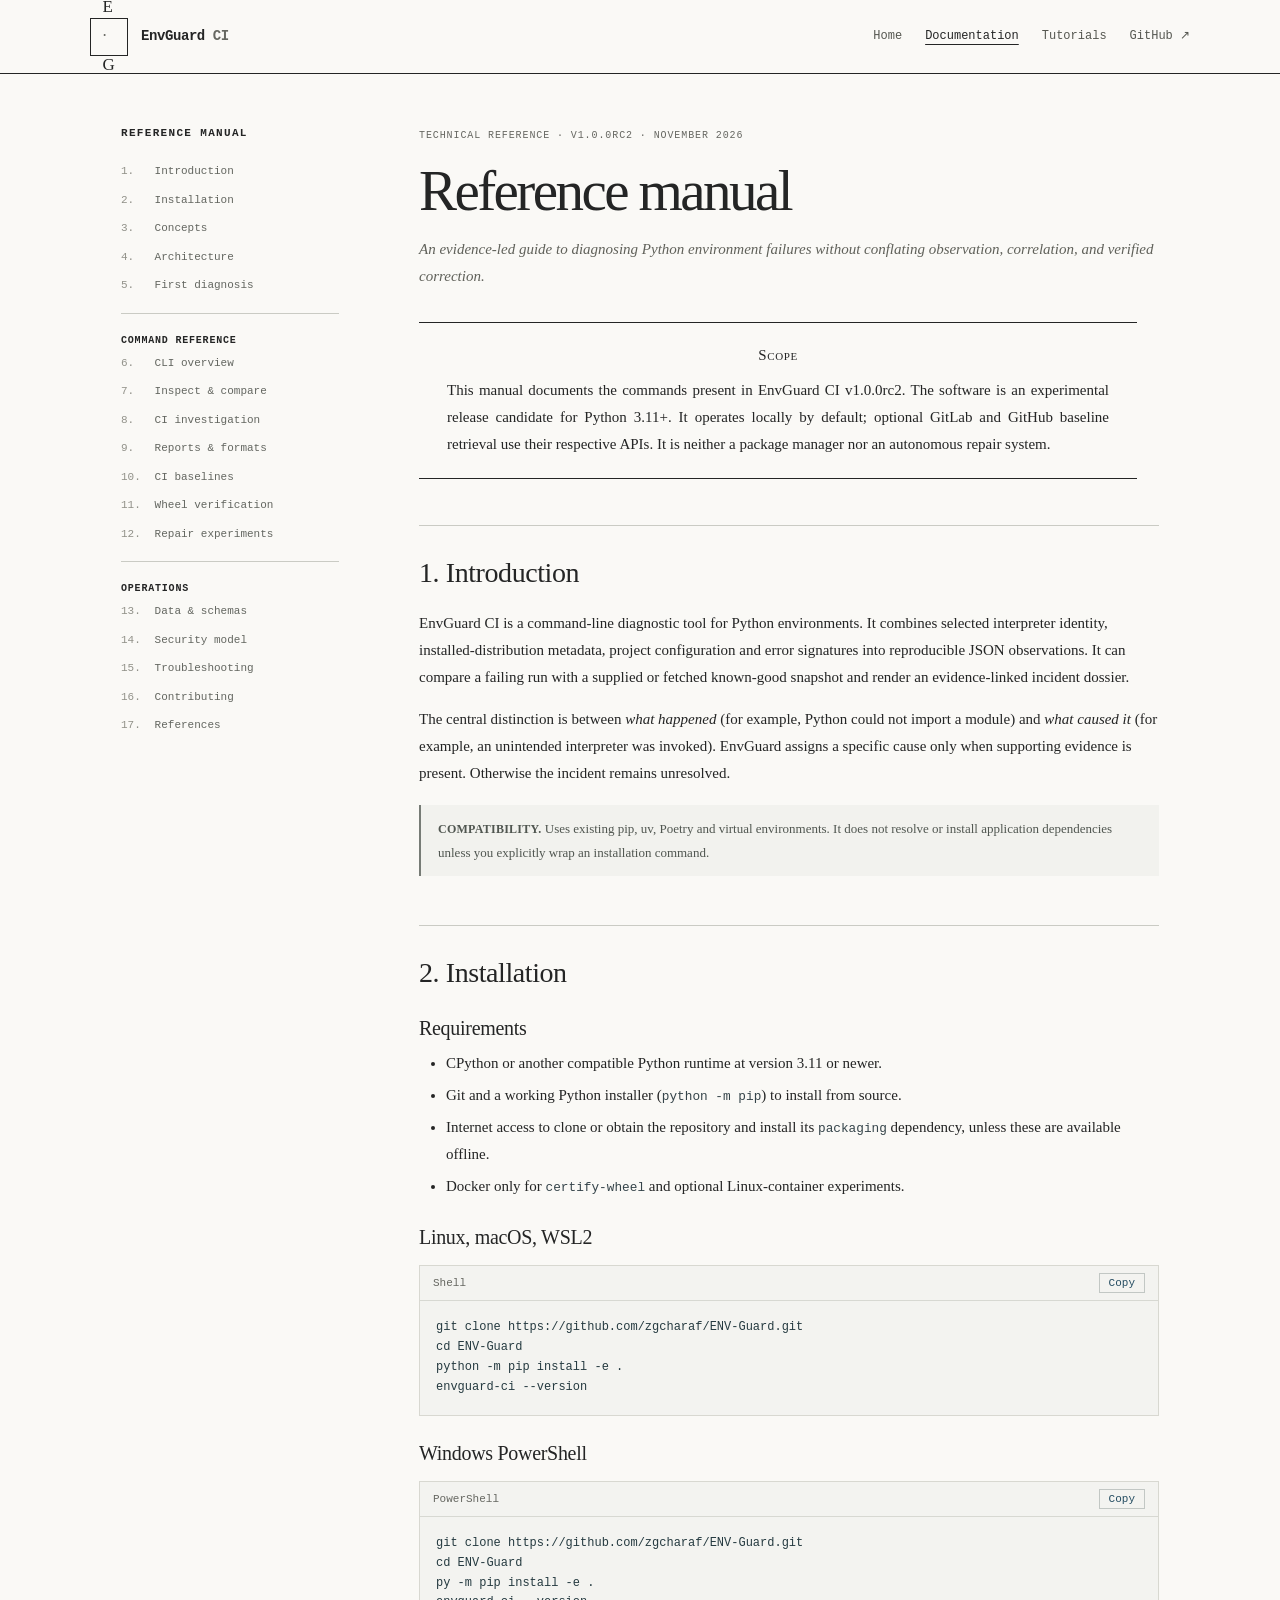
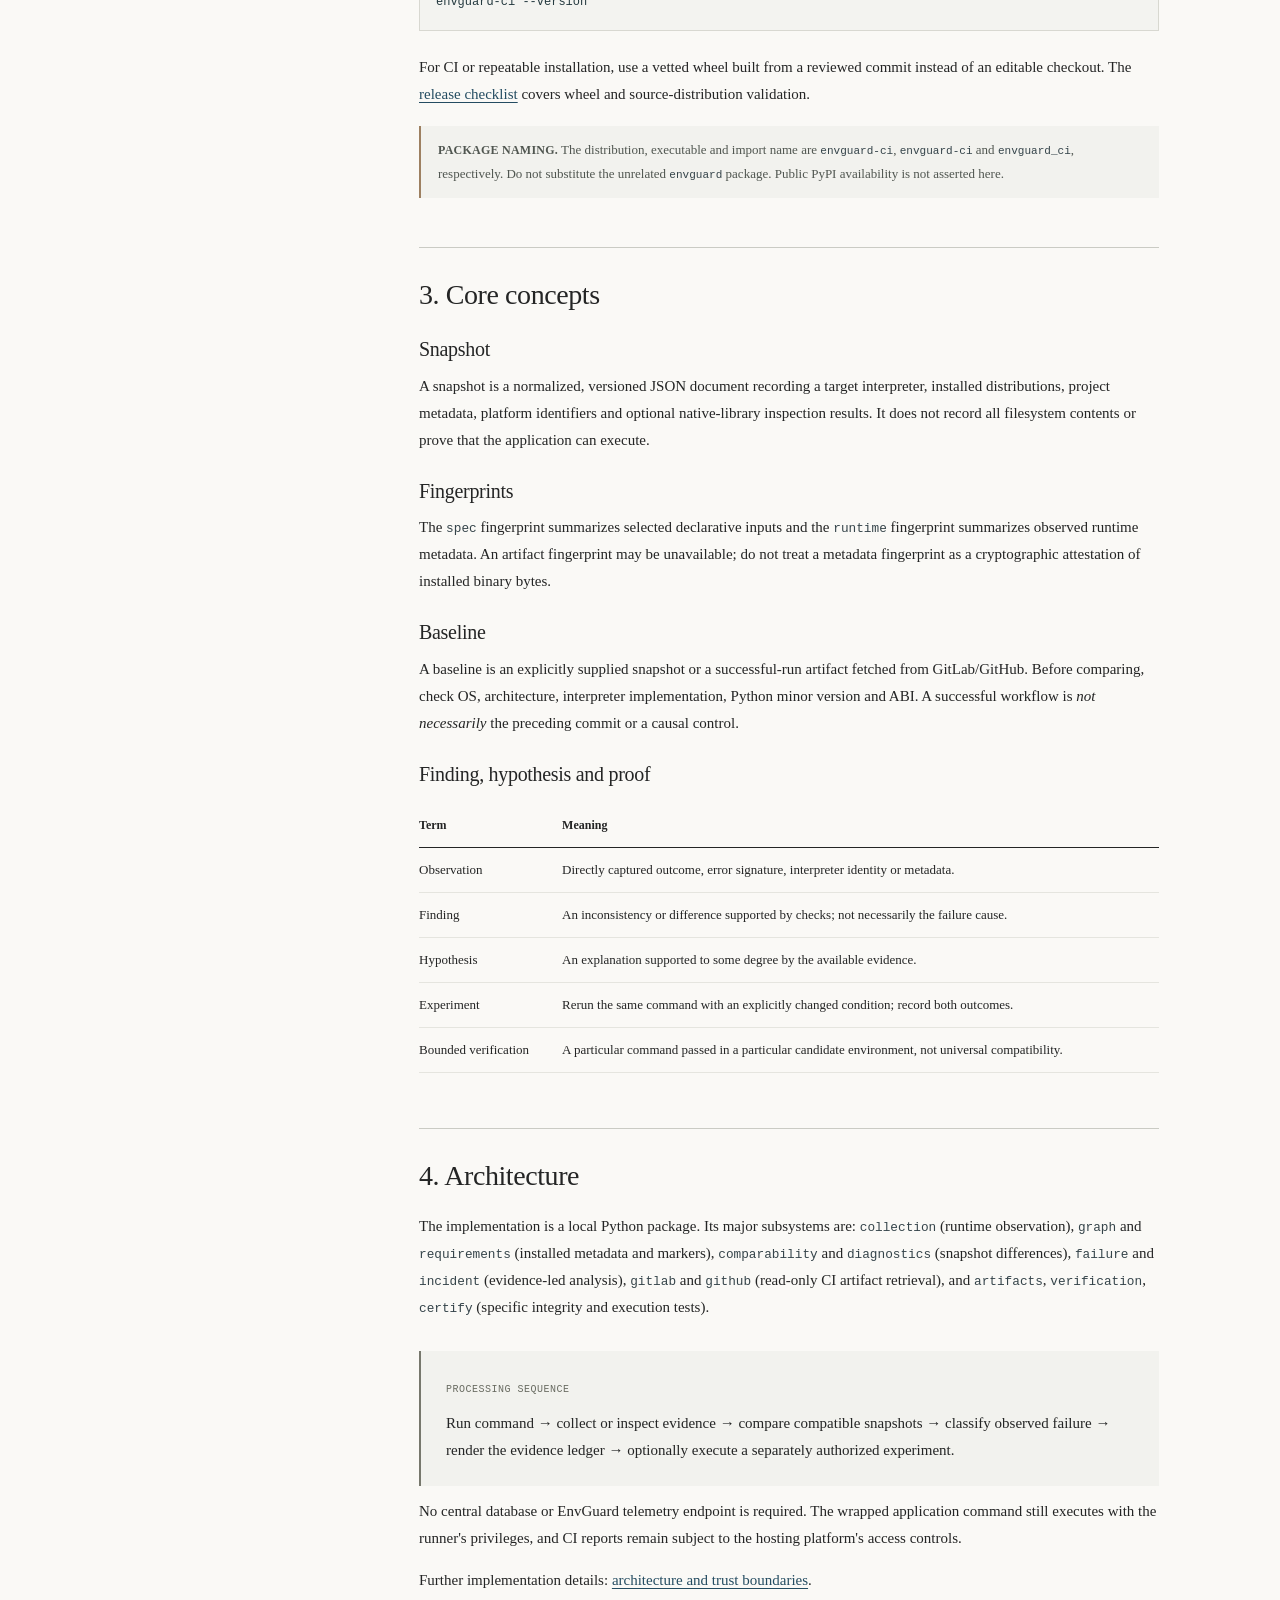
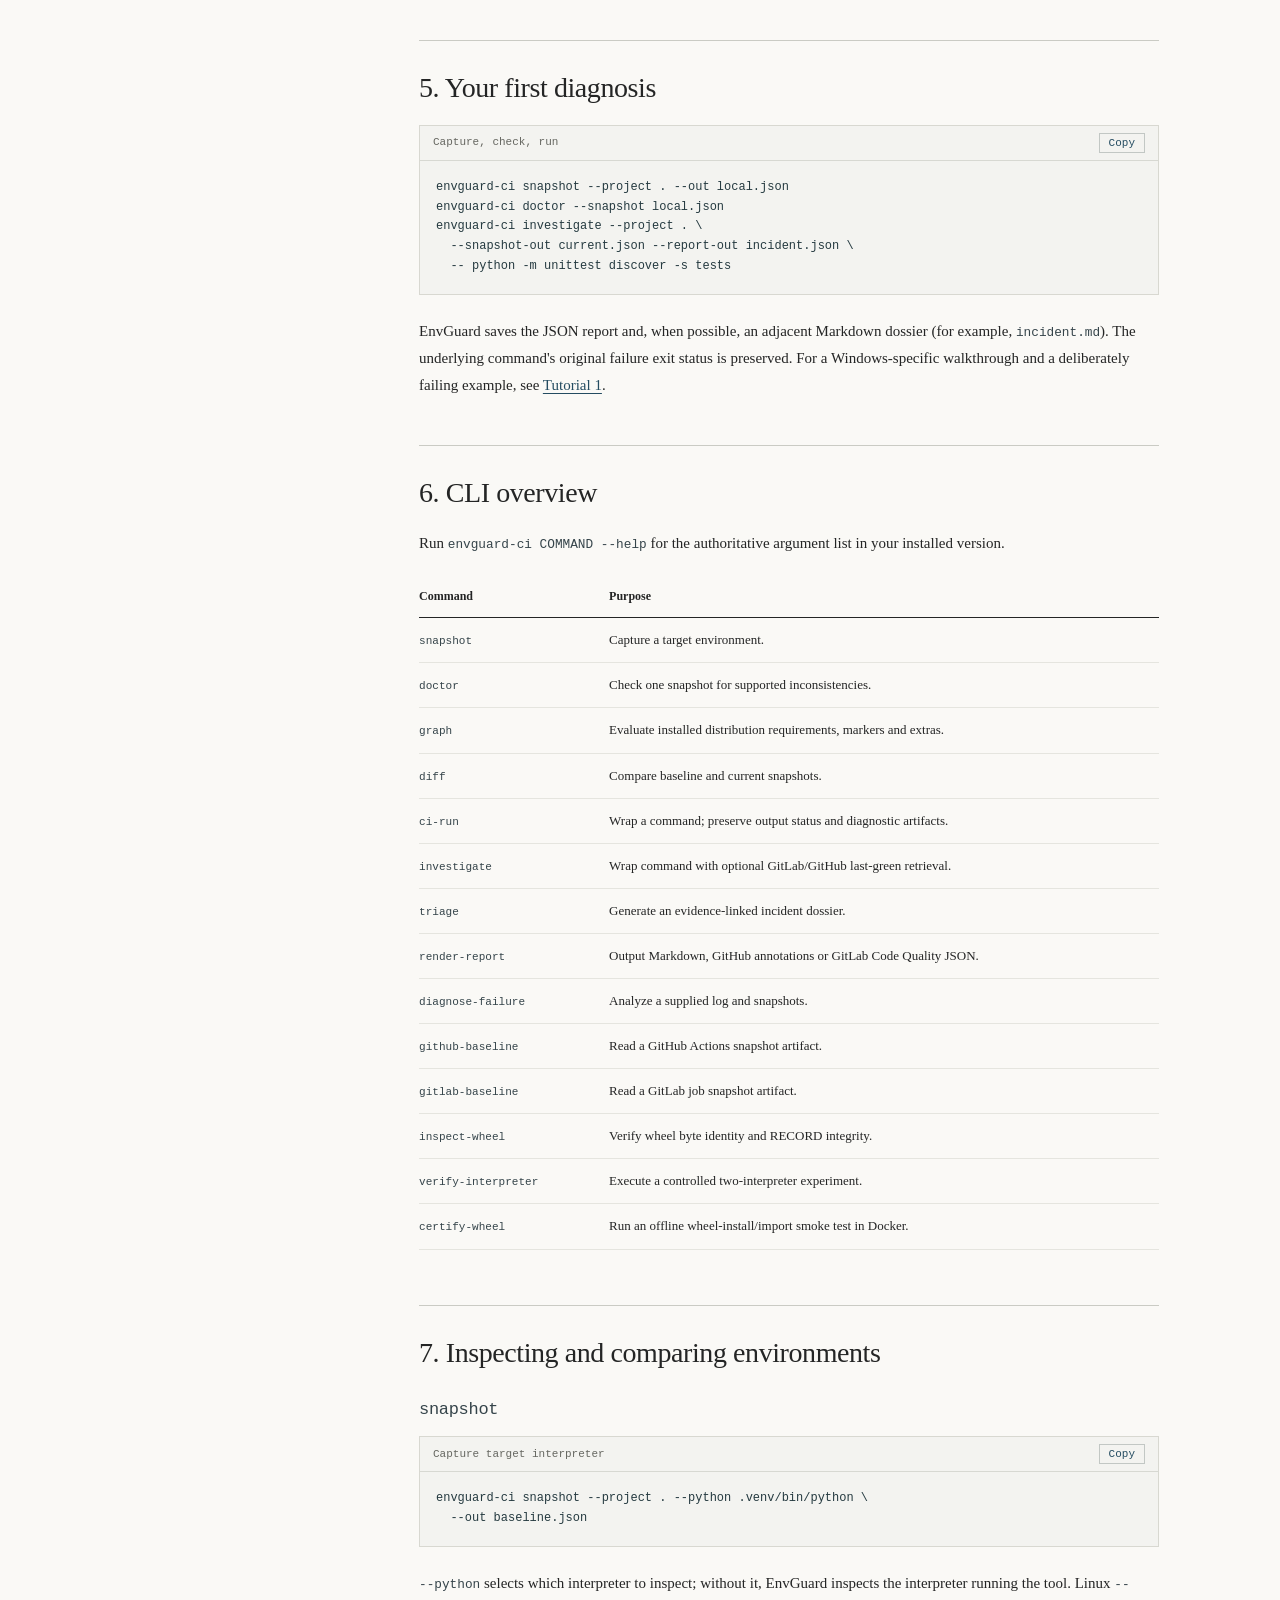
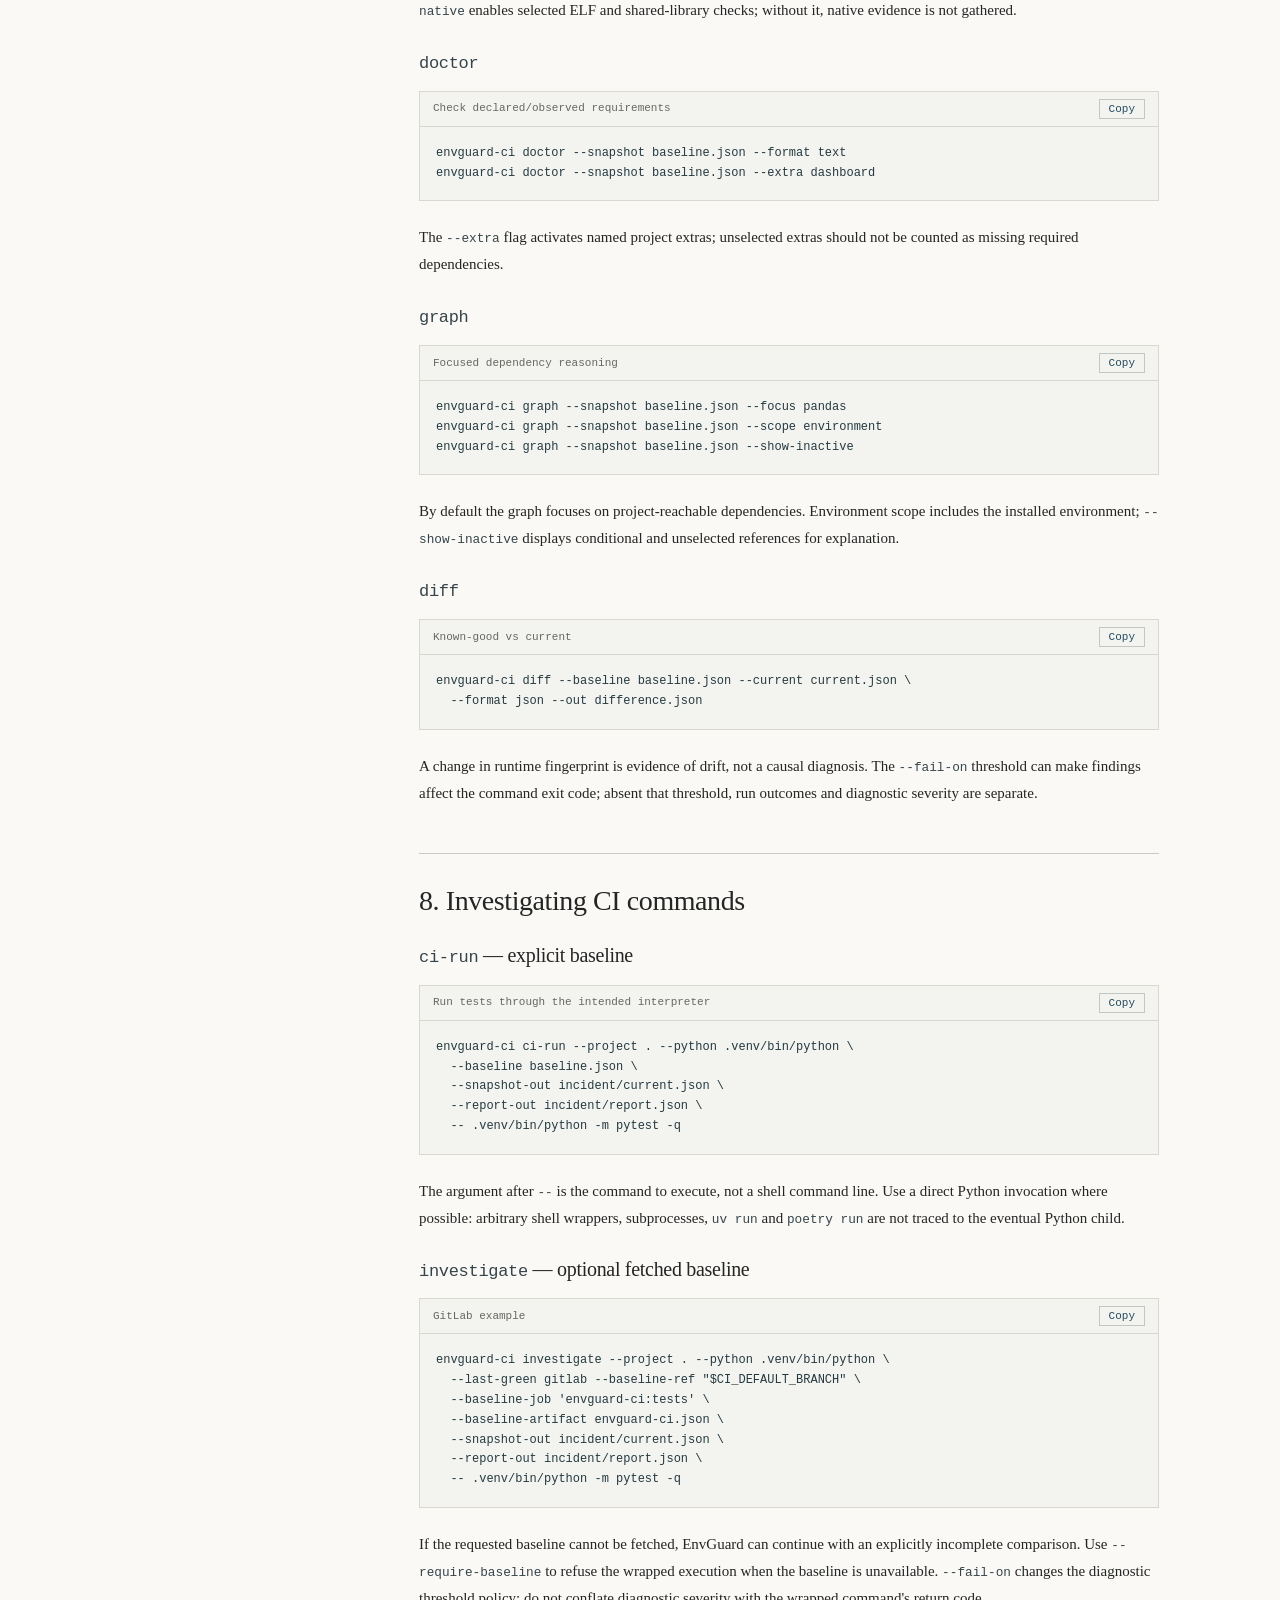
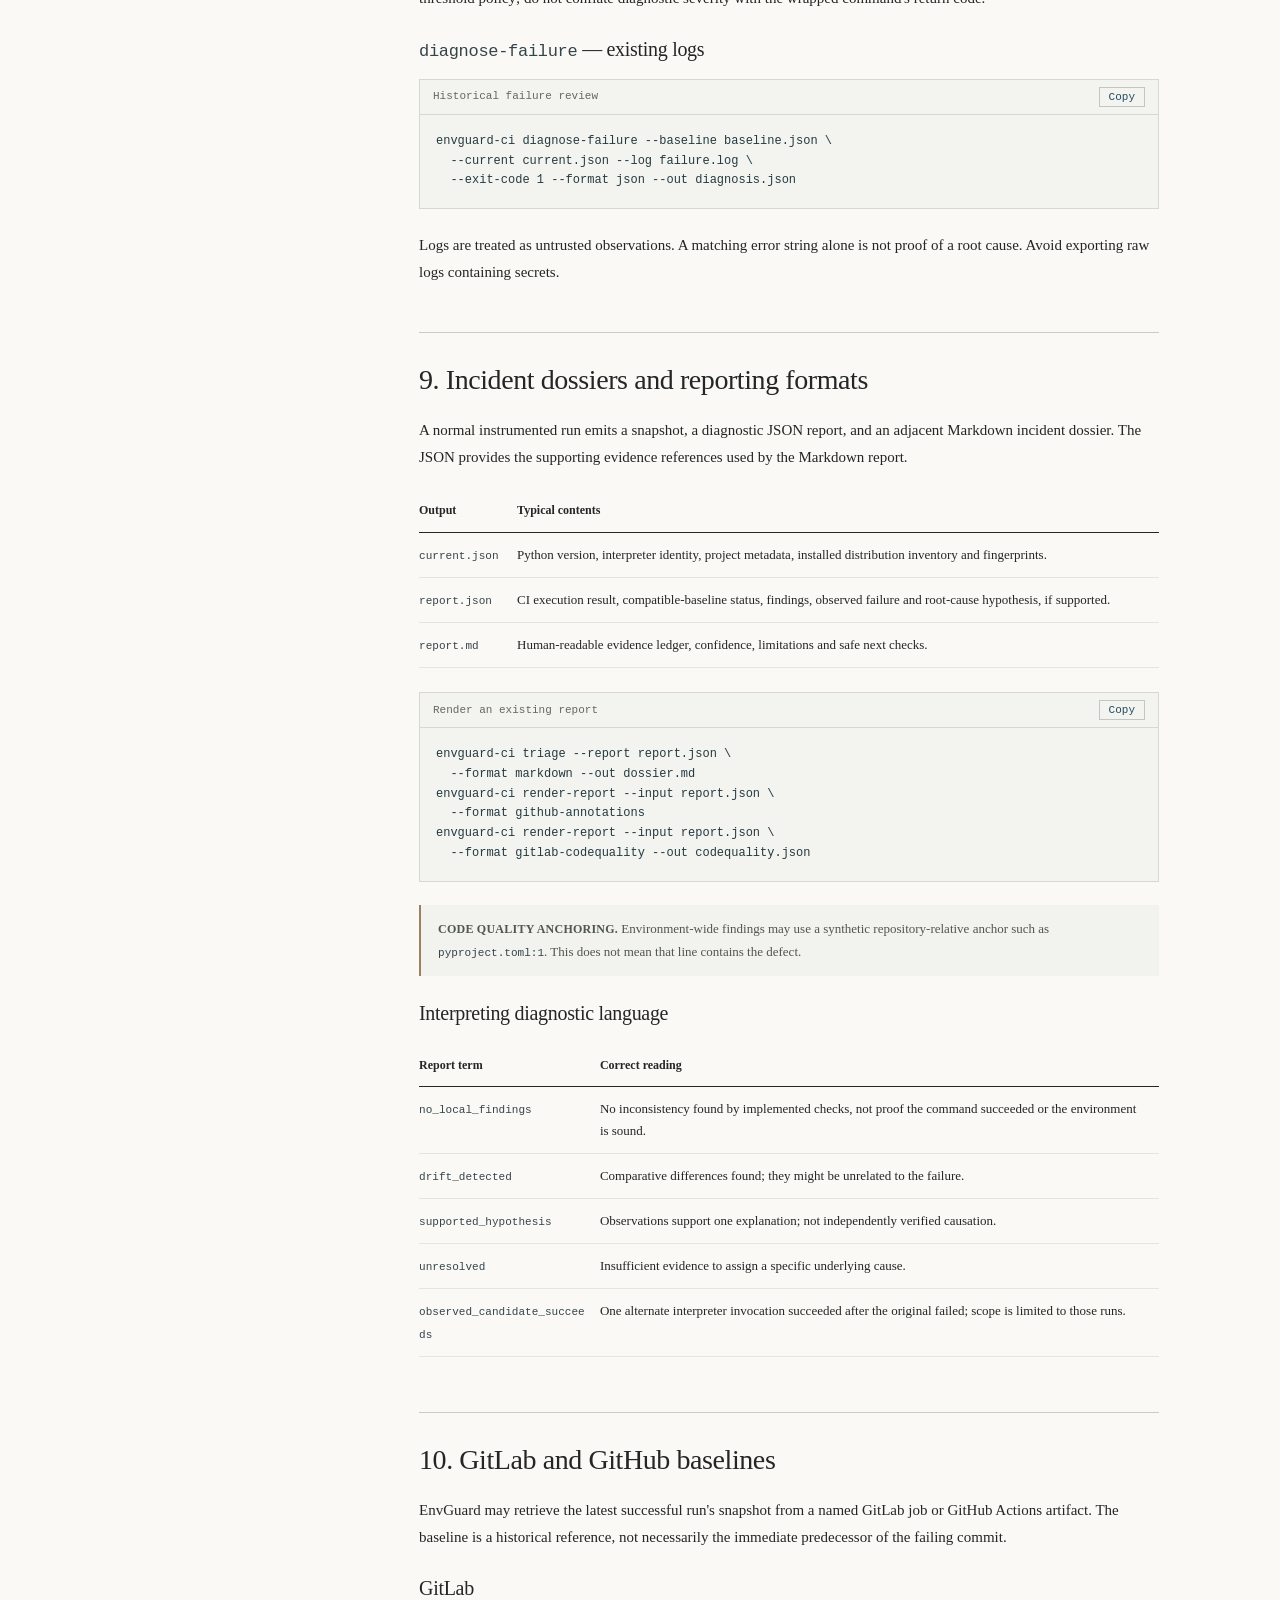
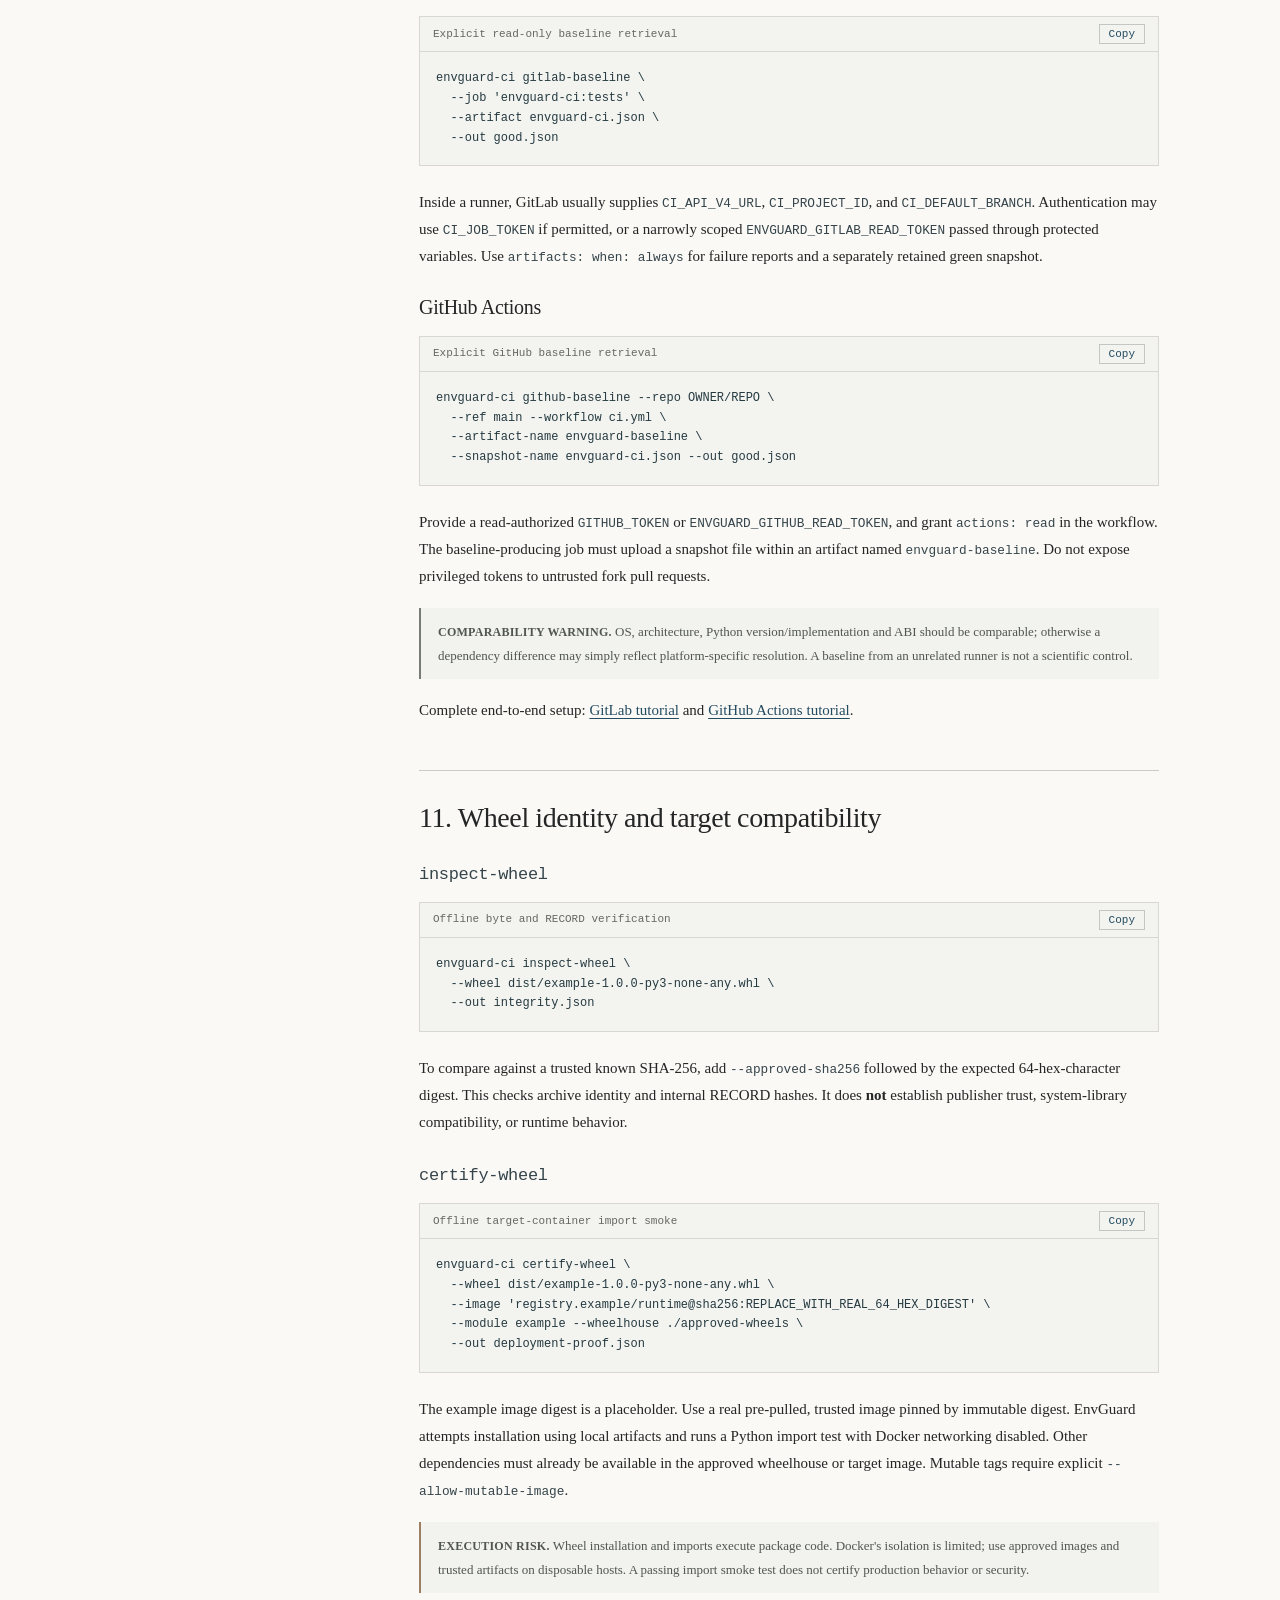
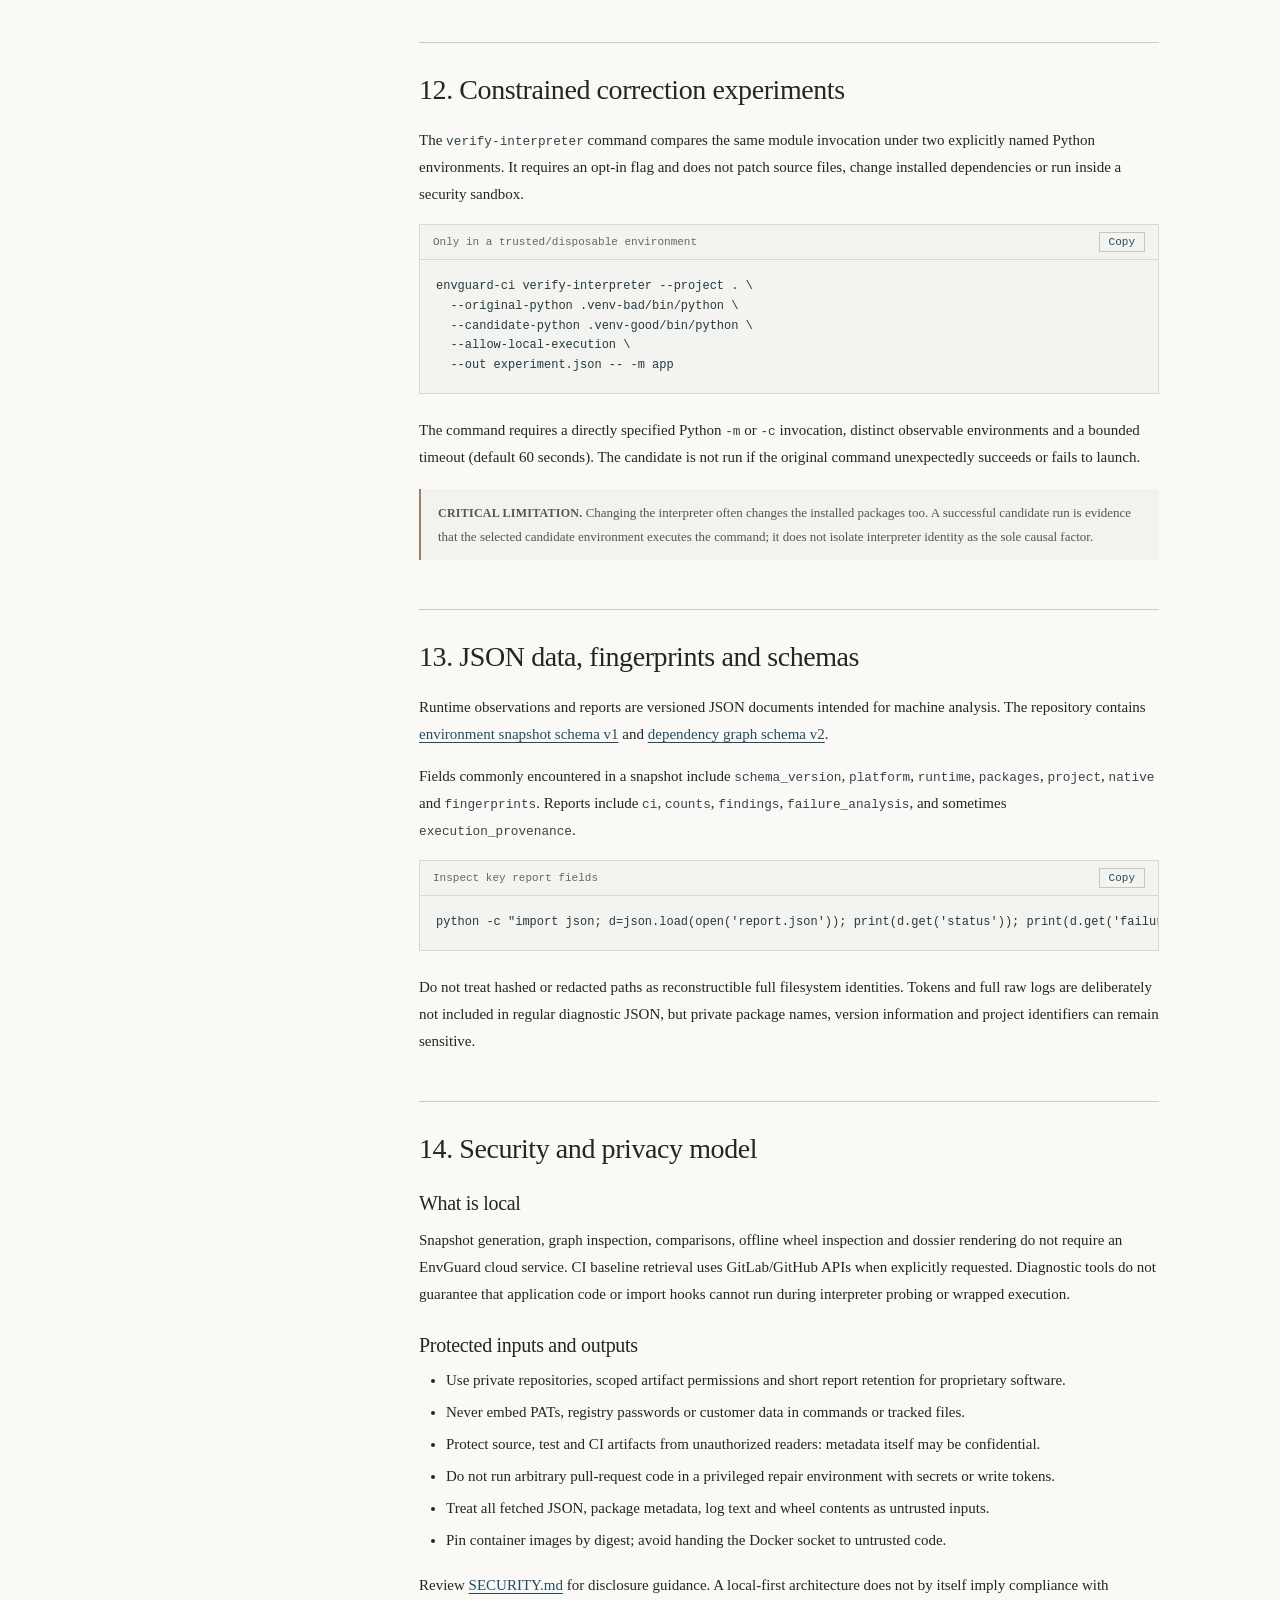
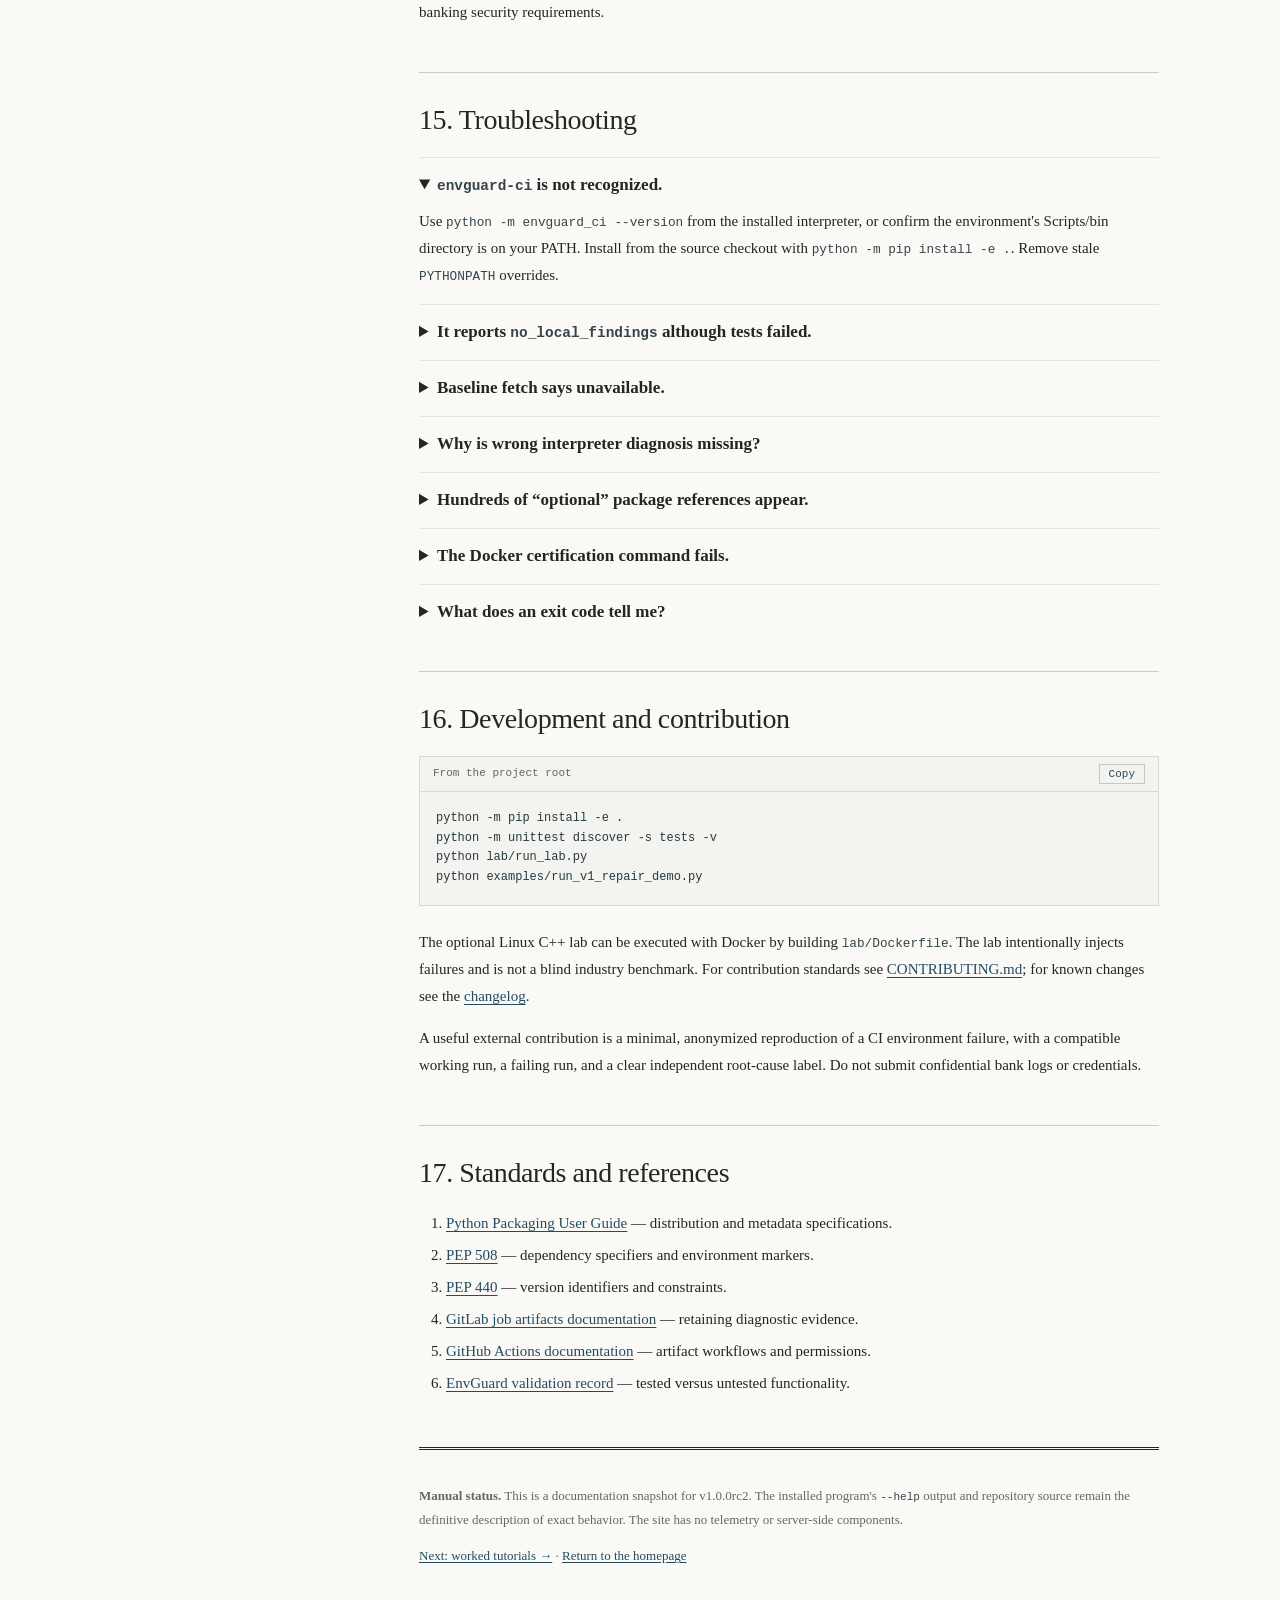
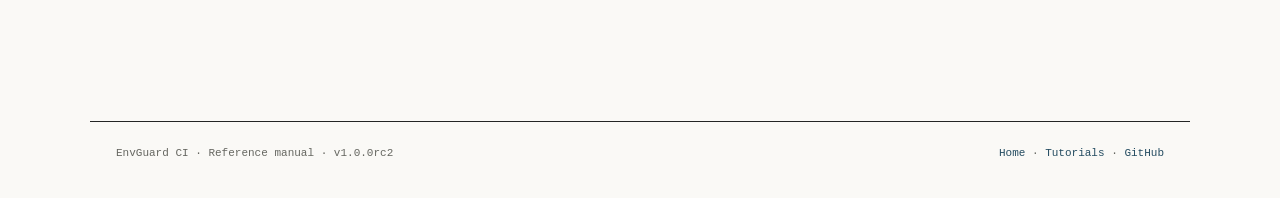
==== website/docs/index.html @ 4844f707 "Redesign Pages in academic LaTeX style with full reference docs and tutorials" ====
<!doctype html>
<html lang="en"><head>
<meta charset="utf-8"><meta name="viewport" content="width=device-width,initial-scale=1">
<meta name="theme-color" content="#faf9f6">
<meta name="description" content="EnvGuard CI technical reference: installation, architecture, CLI commands, baseline retrieval, evidence reports, integrity, CI and security.">
<link rel="icon" href="../favicon.svg" type="image/svg+xml"><link rel="stylesheet" href="../styles.css"><script src="../app.js" defer></script>
<title>Documentation — EnvGuard CI</title></head>
<body><a class="skip-link" href="#main">Skip to documentation</a>
<header class="masthead"><div class="masthead-inner">
<a class="wordmark" href="../"><span class="symbol">E<span class="symbol-dot">·</span>G</span><span class="wordmark-name">EnvGuard <span>CI</span></span></a>
<nav aria-label="Main navigation"><a href="../">Home</a><a href="./" aria-current="page">Documentation</a><a href="../tutorials/">Tutorials</a><a href="https://github.com/zgcharaf/ENV-Guard" rel="noopener noreferrer">GitHub ↗</a></nav>
</div></header>
<div class="doc-frame" id="main">
<aside class="toc" aria-label="Documentation contents">
<h2>Reference manual</h2>
<a href="#introduction"><span class="toc-number">1.</span> Introduction</a>
<a href="#installation"><span class="toc-number">2.</span> Installation</a>
<a href="#concepts"><span class="toc-number">3.</span> Concepts</a>
<a href="#architecture"><span class="toc-number">4.</span> Architecture</a>
<a href="#first-diagnosis"><span class="toc-number">5.</span> First diagnosis</a>
<div class="toc-group">Command reference</div>
<a href="#commands"><span class="toc-number">6.</span> CLI overview</a>
<a href="#collect"><span class="toc-number">7.</span> Inspect &amp; compare</a>
<a href="#investigate"><span class="toc-number">8.</span> CI investigation</a>
<a href="#reports"><span class="toc-number">9.</span> Reports &amp; formats</a>
<a href="#baselines"><span class="toc-number">10.</span> CI baselines</a>
<a href="#wheels"><span class="toc-number">11.</span> Wheel verification</a>
<a href="#repair"><span class="toc-number">12.</span> Repair experiments</a>
<div class="toc-group">Operations</div>
<a href="#artifacts"><span class="toc-number">13.</span> Data &amp; schemas</a>
<a href="#security"><span class="toc-number">14.</span> Security model</a>
<a href="#troubleshooting"><span class="toc-number">15.</span> Troubleshooting</a>
<a href="#development"><span class="toc-number">16.</span> Contributing</a>
<a href="#references"><span class="toc-number">17.</span> References</a>
</aside>
<article class="doc-article">
<div class="doc-meta">Technical reference · v1.0.0rc2 · November 2026</div>
<h1>Reference manual</h1>
<p class="doc-lead">An evidence-led guide to diagnosing Python environment failures without conflating observation, correlation, and verified correction.</p>
<div class="abstract"><span class="abstract-title">Scope</span><p>This manual documents the commands present in EnvGuard CI v1.0.0rc2. The software is an experimental release candidate for Python 3.11+. It operates locally by default; optional GitLab and GitHub baseline retrieval use their respective APIs. It is neither a package manager nor an autonomous repair system.</p></div>

<section id="introduction">
<h2>1. Introduction</h2>
<p>EnvGuard CI is a command-line diagnostic tool for Python environments. It combines selected interpreter identity, installed-distribution metadata, project configuration and error signatures into reproducible JSON observations. It can compare a failing run with a supplied or fetched known-good snapshot and render an evidence-linked incident dossier.</p>
<p>The central distinction is between <em>what happened</em> (for example, Python could not import a module) and <em>what caused it</em> (for example, an unintended interpreter was invoked). EnvGuard assigns a specific cause only when supporting evidence is present. Otherwise the incident remains unresolved.</p>
<div class="note"><p><strong>Compatibility.</strong> Uses existing pip, uv, Poetry and virtual environments. It does not resolve or install application dependencies unless you explicitly wrap an installation command.</p></div>
</section>

<section id="installation">
<h2>2. Installation</h2>
<h3>Requirements</h3>
<ul><li>CPython or another compatible Python runtime at version 3.11 or newer.</li><li>Git and a working Python installer (<code>python -m pip</code>) to install from source.</li><li>Internet access to clone or obtain the repository and install its <code>packaging</code> dependency, unless these are available offline.</li><li>Docker only for <code>certify-wheel</code> and optional Linux-container experiments.</li></ul>
<h3>Linux, macOS, WSL2</h3>
<div class="code-example"><div class="code-caption"><span>Shell</span><button class="copy" type="button">Copy</button></div><pre><code>git clone https://github.com/zgcharaf/ENV-Guard.git
cd ENV-Guard
python -m pip install -e .
envguard-ci --version</code></pre></div>
<h3>Windows PowerShell</h3>
<div class="code-example"><div class="code-caption"><span>PowerShell</span><button class="copy" type="button">Copy</button></div><pre><code>git clone https://github.com/zgcharaf/ENV-Guard.git
cd ENV-Guard
py -m pip install -e .
envguard-ci --version</code></pre></div>
<p>For CI or repeatable installation, use a vetted wheel built from a reviewed commit instead of an editable checkout. The <a href="https://github.com/zgcharaf/ENV-Guard/blob/main/docs/release.md">release checklist</a> covers wheel and source-distribution validation.</p>
<div class="note warning"><p><strong>Package naming.</strong> The distribution, executable and import name are <code>envguard-ci</code>, <code>envguard-ci</code> and <code>envguard_ci</code>, respectively. Do not substitute the unrelated <code>envguard</code> package. Public PyPI availability is not asserted here.</p></div>
</section>

<section id="concepts">
<h2>3. Core concepts</h2>
<h3>Snapshot</h3>
<p>A snapshot is a normalized, versioned JSON document recording a target interpreter, installed distributions, project metadata, platform identifiers and optional native-library inspection results. It does not record all filesystem contents or prove that the application can execute.</p>
<h3>Fingerprints</h3>
<p>The <code>spec</code> fingerprint summarizes selected declarative inputs and the <code>runtime</code> fingerprint summarizes observed runtime metadata. An artifact fingerprint may be unavailable; do not treat a metadata fingerprint as a cryptographic attestation of installed binary bytes.</p>
<h3>Baseline</h3>
<p>A baseline is an explicitly supplied snapshot or a successful-run artifact fetched from GitLab/GitHub. Before comparing, check OS, architecture, interpreter implementation, Python minor version and ABI. A successful workflow is <em>not necessarily</em> the preceding commit or a causal control.</p>
<h3>Finding, hypothesis and proof</h3>
<table><thead><tr><th>Term</th><th>Meaning</th></tr></thead><tbody>
<tr><td>Observation</td><td>Directly captured outcome, error signature, interpreter identity or metadata.</td></tr>
<tr><td>Finding</td><td>An inconsistency or difference supported by checks; not necessarily the failure cause.</td></tr>
<tr><td>Hypothesis</td><td>An explanation supported to some degree by the available evidence.</td></tr>
<tr><td>Experiment</td><td>Rerun the same command with an explicitly changed condition; record both outcomes.</td></tr>
<tr><td>Bounded verification</td><td>A particular command passed in a particular candidate environment, not universal compatibility.</td></tr>
</tbody></table>
</section>

<section id="architecture">
<h2>4. Architecture</h2>
<p>The implementation is a local Python package. Its major subsystems are: <code>collection</code> (runtime observation), <code>graph</code> and <code>requirements</code> (installed metadata and markers), <code>comparability</code> and <code>diagnostics</code> (snapshot differences), <code>failure</code> and <code>incident</code> (evidence-led analysis), <code>gitlab</code> and <code>github</code> (read-only CI artifact retrieval), and <code>artifacts</code>, <code>verification</code>, <code>certify</code> (specific integrity and execution tests).</p>
<div class="definition"><span class="definition-label">Processing sequence</span><p>Run command → collect or inspect evidence → compare compatible snapshots → classify observed failure → render the evidence ledger → optionally execute a separately authorized experiment.</p></div>
<p>No central database or EnvGuard telemetry endpoint is required. The wrapped application command still executes with the runner's privileges, and CI reports remain subject to the hosting platform's access controls.</p>
<p>Further implementation details: <a href="https://github.com/zgcharaf/ENV-Guard/blob/main/docs/v1-architecture.md">architecture and trust boundaries</a>.</p>
</section>

<section id="first-diagnosis">
<h2>5. Your first diagnosis</h2>
<div class="code-example"><div class="code-caption"><span>Capture, check, run</span><button class="copy" type="button">Copy</button></div><pre><code>envguard-ci snapshot --project . --out local.json
envguard-ci doctor --snapshot local.json
envguard-ci investigate --project . \
  --snapshot-out current.json --report-out incident.json \
  -- python -m unittest discover -s tests</code></pre></div>
<p>EnvGuard saves the JSON report and, when possible, an adjacent Markdown dossier (for example, <code>incident.md</code>). The underlying command's original failure exit status is preserved. For a Windows-specific walkthrough and a deliberately failing example, see <a href="../tutorials/#tutorial-local">Tutorial 1</a>.</p>
</section>

<section id="commands">
<h2>6. CLI overview</h2>
<p>Run <code>envguard-ci COMMAND --help</code> for the authoritative argument list in your installed version.</p>
<table><thead><tr><th>Command</th><th>Purpose</th></tr></thead><tbody>
<tr><td><code>snapshot</code></td><td>Capture a target environment.</td></tr>
<tr><td><code>doctor</code></td><td>Check one snapshot for supported inconsistencies.</td></tr>
<tr><td><code>graph</code></td><td>Evaluate installed distribution requirements, markers and extras.</td></tr>
<tr><td><code>diff</code></td><td>Compare baseline and current snapshots.</td></tr>
<tr><td><code>ci-run</code></td><td>Wrap a command; preserve output status and diagnostic artifacts.</td></tr>
<tr><td><code>investigate</code></td><td>Wrap command with optional GitLab/GitHub last-green retrieval.</td></tr>
<tr><td><code>triage</code></td><td>Generate an evidence-linked incident dossier.</td></tr>
<tr><td><code>render-report</code></td><td>Output Markdown, GitHub annotations or GitLab Code Quality JSON.</td></tr>
<tr><td><code>diagnose-failure</code></td><td>Analyze a supplied log and snapshots.</td></tr>
<tr><td><code>github-baseline</code></td><td>Read a GitHub Actions snapshot artifact.</td></tr>
<tr><td><code>gitlab-baseline</code></td><td>Read a GitLab job snapshot artifact.</td></tr>
<tr><td><code>inspect-wheel</code></td><td>Verify wheel byte identity and RECORD integrity.</td></tr>
<tr><td><code>verify-interpreter</code></td><td>Execute a controlled two-interpreter experiment.</td></tr>
<tr><td><code>certify-wheel</code></td><td>Run an offline wheel-install/import smoke test in Docker.</td></tr>
</tbody></table>
</section>

<section id="collect">
<h2>7. Inspecting and comparing environments</h2>
<h3><code>snapshot</code></h3>
<div class="code-example"><div class="code-caption"><span>Capture target interpreter</span><button class="copy" type="button">Copy</button></div><pre><code>envguard-ci snapshot --project . --python .venv/bin/python \
  --out baseline.json</code></pre></div>
<p><code>--python</code> selects which interpreter to inspect; without it, EnvGuard inspects the interpreter running the tool. Linux <code>--native</code> enables selected ELF and shared-library checks; without it, native evidence is not gathered.</p>
<h3><code>doctor</code></h3>
<div class="code-example"><div class="code-caption"><span>Check declared/observed requirements</span><button class="copy" type="button">Copy</button></div><pre><code>envguard-ci doctor --snapshot baseline.json --format text
envguard-ci doctor --snapshot baseline.json --extra dashboard</code></pre></div>
<p>The <code>--extra</code> flag activates named project extras; unselected extras should not be counted as missing required dependencies.</p>
<h3><code>graph</code></h3>
<div class="code-example"><div class="code-caption"><span>Focused dependency reasoning</span><button class="copy" type="button">Copy</button></div><pre><code>envguard-ci graph --snapshot baseline.json --focus pandas
envguard-ci graph --snapshot baseline.json --scope environment
envguard-ci graph --snapshot baseline.json --show-inactive</code></pre></div>
<p>By default the graph focuses on project-reachable dependencies. Environment scope includes the installed environment; <code>--show-inactive</code> displays conditional and unselected references for explanation.</p>
<h3><code>diff</code></h3>
<div class="code-example"><div class="code-caption"><span>Known-good vs current</span><button class="copy" type="button">Copy</button></div><pre><code>envguard-ci diff --baseline baseline.json --current current.json \
  --format json --out difference.json</code></pre></div>
<p>A change in runtime fingerprint is evidence of drift, not a causal diagnosis. The <code>--fail-on</code> threshold can make findings affect the command exit code; absent that threshold, run outcomes and diagnostic severity are separate.</p>
</section>

<section id="investigate">
<h2>8. Investigating CI commands</h2>
<h3><code>ci-run</code> — explicit baseline</h3>
<div class="code-example"><div class="code-caption"><span>Run tests through the intended interpreter</span><button class="copy" type="button">Copy</button></div><pre><code>envguard-ci ci-run --project . --python .venv/bin/python \
  --baseline baseline.json \
  --snapshot-out incident/current.json \
  --report-out incident/report.json \
  -- .venv/bin/python -m pytest -q</code></pre></div>
<p>The argument after <code>--</code> is the command to execute, not a shell command line. Use a direct Python invocation where possible: arbitrary shell wrappers, subprocesses, <code>uv run</code> and <code>poetry run</code> are not traced to the eventual Python child.</p>
<h3><code>investigate</code> — optional fetched baseline</h3>
<div class="code-example"><div class="code-caption"><span>GitLab example</span><button class="copy" type="button">Copy</button></div><pre><code>envguard-ci investigate --project . --python .venv/bin/python \
  --last-green gitlab --baseline-ref "$CI_DEFAULT_BRANCH" \
  --baseline-job 'envguard-ci:tests' \
  --baseline-artifact envguard-ci.json \
  --snapshot-out incident/current.json \
  --report-out incident/report.json \
  -- .venv/bin/python -m pytest -q</code></pre></div>
<p>If the requested baseline cannot be fetched, EnvGuard can continue with an explicitly incomplete comparison. Use <code>--require-baseline</code> to refuse the wrapped execution when the baseline is unavailable. <code>--fail-on</code> changes the diagnostic threshold policy; do not conflate diagnostic severity with the wrapped command's return code.</p>
<h3><code>diagnose-failure</code> — existing logs</h3>
<div class="code-example"><div class="code-caption"><span>Historical failure review</span><button class="copy" type="button">Copy</button></div><pre><code>envguard-ci diagnose-failure --baseline baseline.json \
  --current current.json --log failure.log \
  --exit-code 1 --format json --out diagnosis.json</code></pre></div>
<p>Logs are treated as untrusted observations. A matching error string alone is not proof of a root cause. Avoid exporting raw logs containing secrets.</p>
</section>

<section id="reports">
<h2>9. Incident dossiers and reporting formats</h2>
<p>A normal instrumented run emits a snapshot, a diagnostic JSON report, and an adjacent Markdown incident dossier. The JSON provides the supporting evidence references used by the Markdown report.</p>
<table><thead><tr><th>Output</th><th>Typical contents</th></tr></thead><tbody>
<tr><td><code>current.json</code></td><td>Python version, interpreter identity, project metadata, installed distribution inventory and fingerprints.</td></tr>
<tr><td><code>report.json</code></td><td>CI execution result, compatible-baseline status, findings, observed failure and root-cause hypothesis, if supported.</td></tr>
<tr><td><code>report.md</code></td><td>Human-readable evidence ledger, confidence, limitations and safe next checks.</td></tr>
</tbody></table>
<div class="code-example"><div class="code-caption"><span>Render an existing report</span><button class="copy" type="button">Copy</button></div><pre><code>envguard-ci triage --report report.json \
  --format markdown --out dossier.md
envguard-ci render-report --input report.json \
  --format github-annotations
envguard-ci render-report --input report.json \
  --format gitlab-codequality --out codequality.json</code></pre></div>
<div class="note warning"><p><strong>Code Quality anchoring.</strong> Environment-wide findings may use a synthetic repository-relative anchor such as <code>pyproject.toml:1</code>. This does not mean that line contains the defect.</p></div>
<h3 id="interpretation">Interpreting diagnostic language</h3>
<table><thead><tr><th>Report term</th><th>Correct reading</th></tr></thead><tbody>
<tr><td><code>no_local_findings</code></td><td>No inconsistency found by implemented checks, not proof the command succeeded or the environment is sound.</td></tr>
<tr><td><code>drift_detected</code></td><td>Comparative differences found; they might be unrelated to the failure.</td></tr>
<tr><td><code>supported_hypothesis</code></td><td>Observations support one explanation; not independently verified causation.</td></tr>
<tr><td><code>unresolved</code></td><td>Insufficient evidence to assign a specific underlying cause.</td></tr>
<tr><td><code>observed_candidate_succeeds</code></td><td>One alternate interpreter invocation succeeded after the original failed; scope is limited to those runs.</td></tr>
</tbody></table>
</section>

<section id="baselines">
<h2>10. GitLab and GitHub baselines</h2>
<p>EnvGuard may retrieve the latest successful run's snapshot from a named GitLab job or GitHub Actions artifact. The baseline is a historical reference, not necessarily the immediate predecessor of the failing commit.</p>
<h3>GitLab</h3>
<div class="code-example"><div class="code-caption"><span>Explicit read-only baseline retrieval</span><button class="copy" type="button">Copy</button></div><pre><code>envguard-ci gitlab-baseline \
  --job 'envguard-ci:tests' \
  --artifact envguard-ci.json \
  --out good.json</code></pre></div>
<p>Inside a runner, GitLab usually supplies <code>CI_API_V4_URL</code>, <code>CI_PROJECT_ID</code>, and <code>CI_DEFAULT_BRANCH</code>. Authentication may use <code>CI_JOB_TOKEN</code> if permitted, or a narrowly scoped <code>ENVGUARD_GITLAB_READ_TOKEN</code> passed through protected variables. Use <code>artifacts: when: always</code> for failure reports and a separately retained green snapshot.</p>
<h3>GitHub Actions</h3>
<div class="code-example"><div class="code-caption"><span>Explicit GitHub baseline retrieval</span><button class="copy" type="button">Copy</button></div><pre><code>envguard-ci github-baseline --repo OWNER/REPO \
  --ref main --workflow ci.yml \
  --artifact-name envguard-baseline \
  --snapshot-name envguard-ci.json --out good.json</code></pre></div>
<p>Provide a read-authorized <code>GITHUB_TOKEN</code> or <code>ENVGUARD_GITHUB_READ_TOKEN</code>, and grant <code>actions: read</code> in the workflow. The baseline-producing job must upload a snapshot file within an artifact named <code>envguard-baseline</code>. Do not expose privileged tokens to untrusted fork pull requests.</p>
<div class="note"><p><strong>Comparability warning.</strong> OS, architecture, Python version/implementation and ABI should be comparable; otherwise a dependency difference may simply reflect platform-specific resolution. A baseline from an unrelated runner is not a scientific control.</p></div>
<p>Complete end-to-end setup: <a href="../tutorials/#tutorial-gitlab">GitLab tutorial</a> and <a href="../tutorials/#tutorial-github">GitHub Actions tutorial</a>.</p>
</section>

<section id="wheels">
<h2>11. Wheel identity and target compatibility</h2>
<h3><code>inspect-wheel</code></h3>
<div class="code-example"><div class="code-caption"><span>Offline byte and RECORD verification</span><button class="copy" type="button">Copy</button></div><pre><code>envguard-ci inspect-wheel \
  --wheel dist/example-1.0.0-py3-none-any.whl \
  --out integrity.json</code></pre></div>
<p>To compare against a trusted known SHA-256, add <code>--approved-sha256</code> followed by the expected 64-hex-character digest. This checks archive identity and internal RECORD hashes. It does <strong>not</strong> establish publisher trust, system-library compatibility, or runtime behavior.</p>
<h3><code>certify-wheel</code></h3>
<div class="code-example"><div class="code-caption"><span>Offline target-container import smoke</span><button class="copy" type="button">Copy</button></div><pre><code>envguard-ci certify-wheel \
  --wheel dist/example-1.0.0-py3-none-any.whl \
  --image 'registry.example/runtime@sha256:REPLACE_WITH_REAL_64_HEX_DIGEST' \
  --module example --wheelhouse ./approved-wheels \
  --out deployment-proof.json</code></pre></div>
<p>The example image digest is a placeholder. Use a real pre-pulled, trusted image pinned by immutable digest. EnvGuard attempts installation using local artifacts and runs a Python import test with Docker networking disabled. Other dependencies must already be available in the approved wheelhouse or target image. Mutable tags require explicit <code>--allow-mutable-image</code>.</p>
<div class="note warning"><p><strong>Execution risk.</strong> Wheel installation and imports execute package code. Docker's isolation is limited; use approved images and trusted artifacts on disposable hosts. A passing import smoke test does not certify production behavior or security.</p></div>
</section>

<section id="repair">
<h2>12. Constrained correction experiments</h2>
<p>The <code>verify-interpreter</code> command compares the same module invocation under two explicitly named Python environments. It requires an opt-in flag and does not patch source files, change installed dependencies or run inside a security sandbox.</p>
<div class="code-example"><div class="code-caption"><span>Only in a trusted/disposable environment</span><button class="copy" type="button">Copy</button></div><pre><code>envguard-ci verify-interpreter --project . \
  --original-python .venv-bad/bin/python \
  --candidate-python .venv-good/bin/python \
  --allow-local-execution \
  --out experiment.json -- -m app</code></pre></div>
<p>The command requires a directly specified Python <code>-m</code> or <code>-c</code> invocation, distinct observable environments and a bounded timeout (default 60 seconds). The candidate is not run if the original command unexpectedly succeeds or fails to launch.</p>
<div class="note warning"><p><strong>Critical limitation.</strong> Changing the interpreter often changes the installed packages too. A successful candidate run is evidence that the selected candidate environment executes the command; it does not isolate interpreter identity as the sole causal factor.</p></div>
</section>

<section id="artifacts">
<h2>13. JSON data, fingerprints and schemas</h2>
<p>Runtime observations and reports are versioned JSON documents intended for machine analysis. The repository contains <a href="https://github.com/zgcharaf/ENV-Guard/blob/main/schemas/environment-snapshot.v1.schema.json">environment snapshot schema v1</a> and <a href="https://github.com/zgcharaf/ENV-Guard/blob/main/schemas/dependency-graph.v2.schema.json">dependency graph schema v2</a>.</p>
<p>Fields commonly encountered in a snapshot include <code>schema_version</code>, <code>platform</code>, <code>runtime</code>, <code>packages</code>, <code>project</code>, <code>native</code> and <code>fingerprints</code>. Reports include <code>ci</code>, <code>counts</code>, <code>findings</code>, <code>failure_analysis</code>, and sometimes <code>execution_provenance</code>.</p>
<div class="code-example"><div class="code-caption"><span>Inspect key report fields</span><button class="copy" type="button">Copy</button></div><pre><code>python -c "import json; d=json.load(open('report.json')); print(d.get('status')); print(d.get('failure_analysis', {}).get('root_cause_hypothesis'))"</code></pre></div>
<p>Do not treat hashed or redacted paths as reconstructible full filesystem identities. Tokens and full raw logs are deliberately not included in regular diagnostic JSON, but private package names, version information and project identifiers can remain sensitive.</p>
</section>

<section id="security">
<h2>14. Security and privacy model</h2>
<h3>What is local</h3>
<p>Snapshot generation, graph inspection, comparisons, offline wheel inspection and dossier rendering do not require an EnvGuard cloud service. CI baseline retrieval uses GitLab/GitHub APIs when explicitly requested. Diagnostic tools do not guarantee that application code or import hooks cannot run during interpreter probing or wrapped execution.</p>
<h3>Protected inputs and outputs</h3>
<ul><li>Use private repositories, scoped artifact permissions and short report retention for proprietary software.</li><li>Never embed PATs, registry passwords or customer data in commands or tracked files.</li><li>Protect source, test and CI artifacts from unauthorized readers: metadata itself may be confidential.</li><li>Do not run arbitrary pull-request code in a privileged repair environment with secrets or write tokens.</li><li>Treat all fetched JSON, package metadata, log text and wheel contents as untrusted inputs.</li><li>Pin container images by digest; avoid handing the Docker socket to untrusted code.</li></ul>
<p>Review <a href="https://github.com/zgcharaf/ENV-Guard/blob/main/SECURITY.md">SECURITY.md</a> for disclosure guidance. A local-first architecture does not by itself imply compliance with banking security requirements.</p>
</section>

<section id="troubleshooting">
<h2>15. Troubleshooting</h2>
<details open><summary><code>envguard-ci</code> is not recognized.</summary><p>Use <code>python -m envguard_ci --version</code> from the installed interpreter, or confirm the environment's Scripts/bin directory is on your PATH. Install from the source checkout with <code>python -m pip install -e .</code>. Remove stale <code>PYTHONPATH</code> overrides.</p></details>
<details><summary>It reports <code>no_local_findings</code> although tests failed.</summary><p>The tool may have observed the failed command but found no supported environment inconsistency. Inspect <code>failure_analysis</code> and the Markdown dossier. A failed command and a clean local doctor are not contradictory.</p></details>
<details><summary>Baseline fetch says unavailable.</summary><p>Verify branch, exact CI job/workflow and artifact names, permission scopes, artifact expiration and success status. On a first run there may be no successful baseline. Use <code>--require-baseline</code> only if a missing baseline should block execution.</p></details>
<details><summary>Why is wrong interpreter diagnosis missing?</summary><p>Set <code>--python</code> to an explicitly intended executable and invoke Python directly after <code>--</code>. EnvGuard does not trace arbitrary shell wrappers or spawned child Python processes.</p></details>
<details><summary>Hundreds of “optional” package references appear.</summary><p>Package metadata can list unselected extras and marker-excluded requirements. Use a project-focused graph and avoid treating raw references to uninstalled packages as missing required dependencies. Compare with <code>python -m pip check</code> on the same interpreter.</p></details>
<details><summary>The Docker certification command fails.</summary><p>Check that Docker Engine is running, the target digest exists locally, the container can run Python and venv, and all required wheels are available without network access. The default offline image requirement is deliberate.</p></details>
<details><summary>What does an exit code tell me?</summary><p><code>ci-run</code> and <code>investigate</code> preserve the wrapped command's failure exit status in normal operation. Nonzero may also occur because of CLI usage, inaccessible resources or a configured diagnostic <code>--fail-on</code> policy. Always inspect the report and command log; do not infer one universal exit-code mapping.</p></details>
</section>

<section id="development">
<h2>16. Development and contribution</h2>
<div class="code-example"><div class="code-caption"><span>From the project root</span><button class="copy" type="button">Copy</button></div><pre><code>python -m pip install -e .
python -m unittest discover -s tests -v
python lab/run_lab.py
python examples/run_v1_repair_demo.py</code></pre></div>
<p>The optional Linux C++ lab can be executed with Docker by building <code>lab/Dockerfile</code>. The lab intentionally injects failures and is not a blind industry benchmark. For contribution standards see <a href="https://github.com/zgcharaf/ENV-Guard/blob/main/CONTRIBUTING.md">CONTRIBUTING.md</a>; for known changes see the <a href="https://github.com/zgcharaf/ENV-Guard/blob/main/CHANGELOG.md">changelog</a>.</p>
<p>A useful external contribution is a minimal, anonymized reproduction of a CI environment failure, with a compatible working run, a failing run, and a clear independent root-cause label. Do not submit confidential bank logs or credentials.</p>
</section>

<section id="references">
<h2>17. Standards and references</h2>
<ol>
<li><a href="https://packaging.python.org/en/latest/specifications/">Python Packaging User Guide</a> — distribution and metadata specifications.</li>
<li><a href="https://peps.python.org/pep-0508/">PEP 508</a> — dependency specifiers and environment markers.</li>
<li><a href="https://peps.python.org/pep-0440/">PEP 440</a> — version identifiers and constraints.</li>
<li><a href="https://docs.gitlab.com/ci/jobs/job_artifacts/">GitLab job artifacts documentation</a> — retaining diagnostic evidence.</li>
<li><a href="https://docs.github.com/en/actions">GitHub Actions documentation</a> — artifact workflows and permissions.</li>
<li><a href="https://github.com/zgcharaf/ENV-Guard/blob/main/docs/v1-validation.md">EnvGuard validation record</a> — tested versus untested functionality.</li>
</ol>
<div class="ref-footer"><p><strong>Manual status.</strong> This is a documentation snapshot for v1.0.0rc2. The installed program's <code>--help</code> output and repository source remain the definitive description of exact behavior. The site has no telemetry or server-side components.</p>
<p><a href="../tutorials/">Next: worked tutorials →</a> · <a href="../">Return to the homepage</a></p></div>
</section>
</article></div>
<footer class="site-footer"><span>EnvGuard CI · Reference manual · v1.0.0rc2</span><span><a href="../">Home</a> · <a href="../tutorials/">Tutorials</a> · <a href="https://github.com/zgcharaf/ENV-Guard">GitHub</a></span></footer>
</body></html>
---- website/styles.css ----
/* EnvGuard CI academic stylesheet — no web fonts, libraries or analytics. */
:root {
  --paper: #faf9f6;
  --white: #fff;
  --ink: #242525;
  --muted: #666761;
  --faint: #888982;
  --rule: #cacbc4;
  --light-rule: #e5e5df;
  --shade: #f2f2ee;
  --link: #244c61;
  --max: 860px;
}
* { box-sizing: border-box; }
html { scroll-behavior: smooth; scroll-padding-top: 85px; }
body { margin: 0; background: var(--paper); color: var(--ink); font-family: "Latin Modern Roman", "CMU Serif", "Computer Modern", Georgia, "Times New Roman", serif; -webkit-font-smoothing: antialiased; font-size: 17px; line-height: 1.7; }
a { color: var(--link); text-underline-offset: .17em; text-decoration-thickness: .06em; }
a:hover { color: #122f3e; }
button { font-family: inherit; }
code, pre, .overline, .kicker, .byline, .definition-label, .code-caption, .figure-header, .step-id, .masthead, .site-footer, .footnote, .page-index, .toc, .doc-meta, .table-meta, .small-label, .mini-note, .figure-caption { font-family: "Latin Modern Mono", "CMU Typewriter Text", "SFMono-Regular", Consolas, "Liberation Mono", monospace; }
code { font-size: .85em; overflow-wrap: anywhere; color: #35444a; }
p { margin: .75em 0 1em; }
h1,h2,h3 { font-weight: 500; line-height: 1.22; }
h2,h3 { letter-spacing: -.015em; }
:focus-visible { outline: 2px solid #446c81; outline-offset: 4px; }
::selection { color: #12191b; background: #deded4; }
.skip-link { position: absolute; left: -9999px; top: 8px; padding: 8px; z-index: 100; background: white; }
.skip-link:focus { left: 8px; }
.masthead { border-bottom: 1px solid var(--ink); background: var(--paper); }
.masthead-inner { margin: 0 auto; width: min(1100px, calc(100% - 52px)); display: flex; align-items: center; justify-content: space-between; min-height: 73px; gap: 18px; }
.wordmark { color: var(--ink); display: inline-flex; align-items: center; text-decoration: none; font-size: 14px; font-weight: 600; gap: 13px; letter-spacing: -.03em; }
.symbol { border: 1px solid var(--ink); width: 38px; height: 38px; display: inline-grid; place-content: center; font-family: Georgia, serif; font-size: 17px; font-weight: 500; letter-spacing: -.12em; padding-right: 3px; }
.symbol-dot { color: var(--muted); }
.wordmark-name span { color: var(--muted); }
.masthead nav { display: flex; align-items: center; gap: 23px; }
.masthead nav a { font-size: 12px; color: #555750; text-decoration: none; white-space: nowrap; }
.masthead nav a[aria-current], .masthead nav a:hover { color: var(--ink); text-decoration: underline; text-underline-offset: 5px; }
.paper { max-width: var(--max); margin: 0 auto; padding: 0 36px; }
.frontmatter { padding: 99px 0 90px; text-align: center; }
.overline, .kicker { margin: 0; font-size: 10px; text-transform: uppercase; color: var(--muted); letter-spacing: .10em; }
.mid-dot { margin: 0 8px; }
.frontmatter h1 { font-size: clamp(49px, 7.2vw, 77px); letter-spacing: -.055em; margin: 31px 0 9px; font-weight: 450; }
.subtitle { font-size: clamp(21px, 3vw, 28px); line-height: 1.32; max-width: 660px; margin: 0 auto 22px; color: #505149; font-style: italic; }
.byline { font-size: 11px; color: var(--muted); margin: 36px 0; }
.abstract { text-align: left; margin: 43px auto 33px; border-top: 1px solid var(--ink); border-bottom: 1px solid var(--ink); padding: 20px 28px; max-width: 718px; }
.abstract-title { display: block; font-size: 15px; font-variant: small-caps; text-align: center; letter-spacing: .04em; }
.abstract p { text-align: justify; margin: 9px 0 0; font-size: 16px; line-height: 1.8; }
.front-actions { display: flex; align-items: center; justify-content: center; flex-wrap: wrap; gap: 16px 23px; margin-top: 33px; }
.front-actions a { text-decoration: none; font-size: 13px; }
.front-actions a:hover { text-decoration: underline; }
.primary-action { border: 1px solid var(--ink); padding: 10px 16px; color: var(--ink); }
.secondary-action { color: #3c514e; }
.article-section { padding: 39px 0 45px; border-top: 1px solid var(--rule); }
.section-heading { display: flex; align-items: baseline; gap: 20px; margin-bottom: 23px; }
.section-heading > span { color: #78796e; font-size: 12px; font-family: "Latin Modern Mono", Consolas, monospace; }
.section-heading h2 { font-size: 32px; margin: 0; }
.article-section p { max-width: 730px; font-size: 16px; line-height: 1.81; }
.definition { background: var(--shade); border-left: 2px solid #77786d; margin: 30px 0 10px; padding: 22px 25px; }
.definition-label { font-size: 10px; letter-spacing: .05em; text-transform: uppercase; color: #696b61; }
.definition p { margin: 8px 0 0; font-size: 17px; }
.method-grid { display: grid; grid-template-columns: repeat(3,1fr); gap: 24px; margin-top: 22px; }
.method-grid > div { border-top: 1px solid var(--ink); padding-top: 12px; }
.step-id { font-size: 12px; color: var(--muted); }
.method-grid h3 { font-size: 22px; margin: 10px 0; }
.method-grid p { margin: 0; font-size: 14px; color: #595c58; line-height: 1.7; }
.incident-figure { border: 1px solid var(--rule); margin: 25px 0 0; background: #fff; }
.figure-header { border-bottom: 1px solid var(--rule); padding: 12px 20px; display: flex; justify-content: space-between; gap: 20px; font-size: 10px; color: var(--muted); }
.figure-body { padding: 12px 22px; }
.figure-body dl { display: grid; grid-template-columns: 170px 1fr; gap: 0 12px; margin: 0; font-size: 14px; }
.figure-body dt, .figure-body dd { border-bottom: 1px solid var(--light-rule); padding: 12px 0; margin: 0; }
.figure-body dt { color: var(--muted); }
.figure-body dd { line-height: 1.6; }
.figure-body dt:last-of-type, .figure-body dd:last-of-type { border: 0; }
figcaption { color: #777972; font-size: 12px; font-style: italic; line-height: 1.6; }
.incident-figure figcaption { padding: 13px 20px; background: var(--paper); }
.code-example { background: #f3f3f0; margin: 22px 0; border: 1px solid #d8d8d1; }
.code-caption { display: flex; justify-content: space-between; align-items: center; border-bottom: 1px solid #d7d8d2; color: var(--muted); padding: 7px 13px; font-size: 11px; }
.copy { padding: 3px 9px; background: transparent; color: var(--link); border: 1px solid #c2c7c4; font-size: 11px; cursor: pointer; }
.copy:hover { background: #e8e9e5; }
pre { margin: 0; font-size: 13px; line-height: 1.65; padding: 19px 20px; overflow-x: auto; white-space: pre; max-width: 100%; }
pre code { font-size: inherit; color: #253a40; overflow-wrap: normal; }
.small-note { font-size: 13px !important; color: var(--muted); }
.comparison { display: grid; grid-template-columns: 1fr 1fr; gap: 26px; margin: 20px 0 24px; }
.comparison > div { border-top: 1px solid var(--ink); padding-top: 11px; }
.comparison h3 { margin: 0 0 9px; font-size: 18px; }
.comparison ul { padding-left: 21px; margin: 0; color: #555851; line-height: 1.9; font-size: 14px; }
.endmatter { margin: 37px 0 90px; }
.rule-double { height: 5px; border-top: 1px solid var(--ink); border-bottom: 2px solid var(--ink); }
.endmatter h2 { font-size: 27px; margin: 25px 0 20px; }
.reading-grid { display: grid; grid-template-columns: repeat(3,1fr); gap: 18px; }
.reading-grid a { border-top: 1px solid var(--rule); padding-top: 12px; display: flex; flex-direction: column; text-decoration: none; gap: 8px; }
.reading-grid strong { color: var(--ink); font-size: 16px; font-weight: 600; }
.reading-grid span { color: var(--muted); font-size: 13px; line-height: 1.55; }
.reading-grid b { margin-top: auto; font-size: 16px; font-weight: 400; }
.site-footer { display: flex; justify-content: space-between; max-width: 1100px; margin: 0 auto; gap: 15px; border-top: 1px solid var(--ink); padding: 22px 26px 35px; color: var(--muted); font-size: 11px; }
.site-footer a { text-decoration: none; }
.site-footer a:hover { text-decoration: underline; }
/* Long-form docs and practical tutorials */
.doc-frame { max-width: 1230px; margin: 0 auto; padding: 53px 36px 110px; display: grid; grid-template-columns: 232px minmax(0,740px); justify-content: center; column-gap: 66px; align-items: start; }
.toc { position: sticky; top: 26px; align-self: start; max-height: calc(100vh - 52px); overflow-y: auto; font-size: 11px; padding-right: 14px; }
.toc h2 { font-size: 11px; font-weight: 600; color: var(--ink); margin: 0 0 17px; text-transform: uppercase; letter-spacing: .12em; }
.toc a { color: #636660; display: block; text-decoration: none; line-height: 1.5; padding: 6px 0; }
.toc a:hover { text-decoration: underline; color: var(--ink); }
.toc .toc-group { font-size: 10px; font-weight: 650; padding-top: 18px; margin-top: 13px; border-top: 1px solid var(--rule); color: var(--ink); text-transform: uppercase; letter-spacing: .08em; }
.toc .toc-number { color: #919189; display: inline-block; width: 27px; }
.doc-article { min-width: 0; }
.doc-meta { text-transform: uppercase; letter-spacing: .09em; font-size: 10px; color: var(--muted); }
.doc-article > h1 { font-size: clamp(41px, 5vw, 57px); line-height: 1.12; font-weight: 450; letter-spacing: -.045em; margin: 15px 0 13px; }
.doc-lead { font-size: 19px; font-style: italic; color: #60615a; line-height: 1.6; margin-bottom: 32px; }
.doc-article .abstract { margin: 29px 0 46px; }
.doc-article section { padding: 30px 0 31px; border-top: 1px solid var(--rule); scroll-margin-top: 24px; }
.doc-article section h2 { font-size: 28px; margin: 0 0 20px; }
.doc-article section h3 { font-size: 20px; margin: 25px 0 8px; }
.doc-article section h4 { font-size: 17px; font-weight: 600; margin: 21px 0 7px; }
.doc-article p,.doc-article li { font-size: 15px; line-height: 1.8; }
.doc-article li + li { margin-top: 5px; }
.doc-article ul,.doc-article ol { margin: 10px 0 18px; padding-left: 27px; }
.doc-article .code-example { margin: 16px 0 23px; }
.doc-article .code-example pre { font-size: 12px; padding: 17px 16px; }
.doc-article .code-example p { font-size: 12px; }
.doc-article table { border-collapse: collapse; width: 100%; font-size: 13px; margin: 18px 0 24px; }
.doc-article th, .doc-article td { text-align: left; vertical-align: top; padding: 11px 13px 11px 0; border-bottom: 1px solid var(--light-rule); }
.doc-article th { font-size: 12px; font-weight: 650; border-bottom: 1px solid var(--ink); }
.doc-article .note { padding: 12px 17px; border-left: 2px solid #777c76; background: var(--shade); margin: 18px 0; color: #505650; }
.doc-article .note p { margin: 0; font-size: 13px; }
.doc-article .note.warning { border-left-color: #9d8061; }
.doc-article .note strong { font-size: 12px; text-transform: uppercase; letter-spacing: .02em; }
.doc-article .command-index { display: flex; flex-wrap: wrap; gap: 7px; margin: 16px 0 22px; }
.doc-article .command-index a { border: 1px solid var(--rule); padding: 3px 7px; font: 11px "Latin Modern Mono",Consolas,monospace; text-decoration: none; }
.doc-article .command-index a:hover { border-color: var(--ink); }
.doc-article .small-label { color: var(--muted); text-transform: uppercase; letter-spacing: .06em; font-size: 10px; }
.doc-article .ref-footer { margin-top: 50px; border-top: 3px double var(--ink); padding-top: 24px; }
.doc-article .ref-footer p { color: var(--muted); font-size: 13px; }
.doc-article .figure-caption { font-size: 11px; color: var(--muted); }
.doc-article .metadata { font-size: 12px; color: var(--muted); font-family: "Latin Modern Mono",Consolas,monospace; }
.doc-article hr { border: 0; border-top: 1px solid var(--light-rule); margin: 23px 0; }
.doc-article details { border-top: 1px solid var(--light-rule); padding: 13px 0; }
.doc-article summary { cursor: pointer; font-weight: 600; }
.doc-article details p { margin: 8px 0 2px; }
.doc-article .numbered-tutorial h2 { font-size: 27px; }
.doc-article .numbered-tutorial { counter-reset: tutorialstep; }
.doc-article .numbered-tutorial h3 { counter-increment: tutorialstep; }
.doc-article .numbered-tutorial h3::before { content: counter(tutorialstep) ". "; font-family: "Latin Modern Mono",Consolas,monospace; color: var(--muted); font-size: .74em; }
@media(max-width:920px) {
  .doc-frame { grid-template-columns: 190px minmax(0,1fr); gap: 28px; padding-inline: 25px; }
  .paper { padding-inline: 25px; }
}
@media(max-width:700px) {
  body { font-size: 16px; }
  .masthead-inner { width: calc(100% - 30px); min-height: 69px; }
  .wordmark { gap: 7px; font-size: 12px; }
  .symbol { width: 32px; height: 32px; font-size: 15px; }
  .masthead nav { gap: 10px; }
  .masthead nav a { font-size: 10px; }
  .paper { padding-inline: 20px; }
  .frontmatter { padding-top: 65px; padding-bottom: 65px; }
  .frontmatter h1 { font-size: 48px; }
  .subtitle { font-size: 21px; }
  .abstract { padding-inline: 13px; }
  .abstract p { text-align: left; font-size: 15px; }
  .method-grid,.reading-grid,.comparison { grid-template-columns: 1fr; }
  .figure-body dl { grid-template-columns: 1fr; }
  .figure-body dt { padding-bottom: 0; border: 0; }
  .figure-body dd { padding-top: 0; }
  .section-heading h2 { font-size: 27px; }
  .doc-frame { display: block; padding: 36px 20px 80px; }
  .toc { position: static; max-height: initial; border-bottom: 1px solid var(--ink); padding-bottom: 20px; margin-bottom: 38px; }
  .toc a { display: inline-block; margin-right: 12px; }
  .toc .toc-group { display: block; }
  .doc-article > h1 { font-size: 42px; }
  .doc-article section h2 { font-size: 24px; }
  .doc-article table { display: block; overflow-x: auto; }
  .site-footer { flex-wrap: wrap; padding-inline: 20px; }
}
@media print {
  :root { --paper: #fff; --white: #fff; }
  body { color: #000; background: #fff; font-size: 12pt; }
  .masthead, .site-footer, .toc, .copy { display: none !important; }
  .paper,.doc-frame { display: block; padding: 0; max-width: 100%; }
  .frontmatter { padding-top: 0; }
  .doc-article { width: 100%; }
  pre { white-space: pre-wrap; overflow-wrap: anywhere; }
  .article-section,.doc-article section { break-inside: auto; }
  .code-example { break-inside: avoid; }
  a { text-decoration: none; color: #000; }
}
@media(prefers-reduced-motion:reduce) { html { scroll-behavior: auto; } }
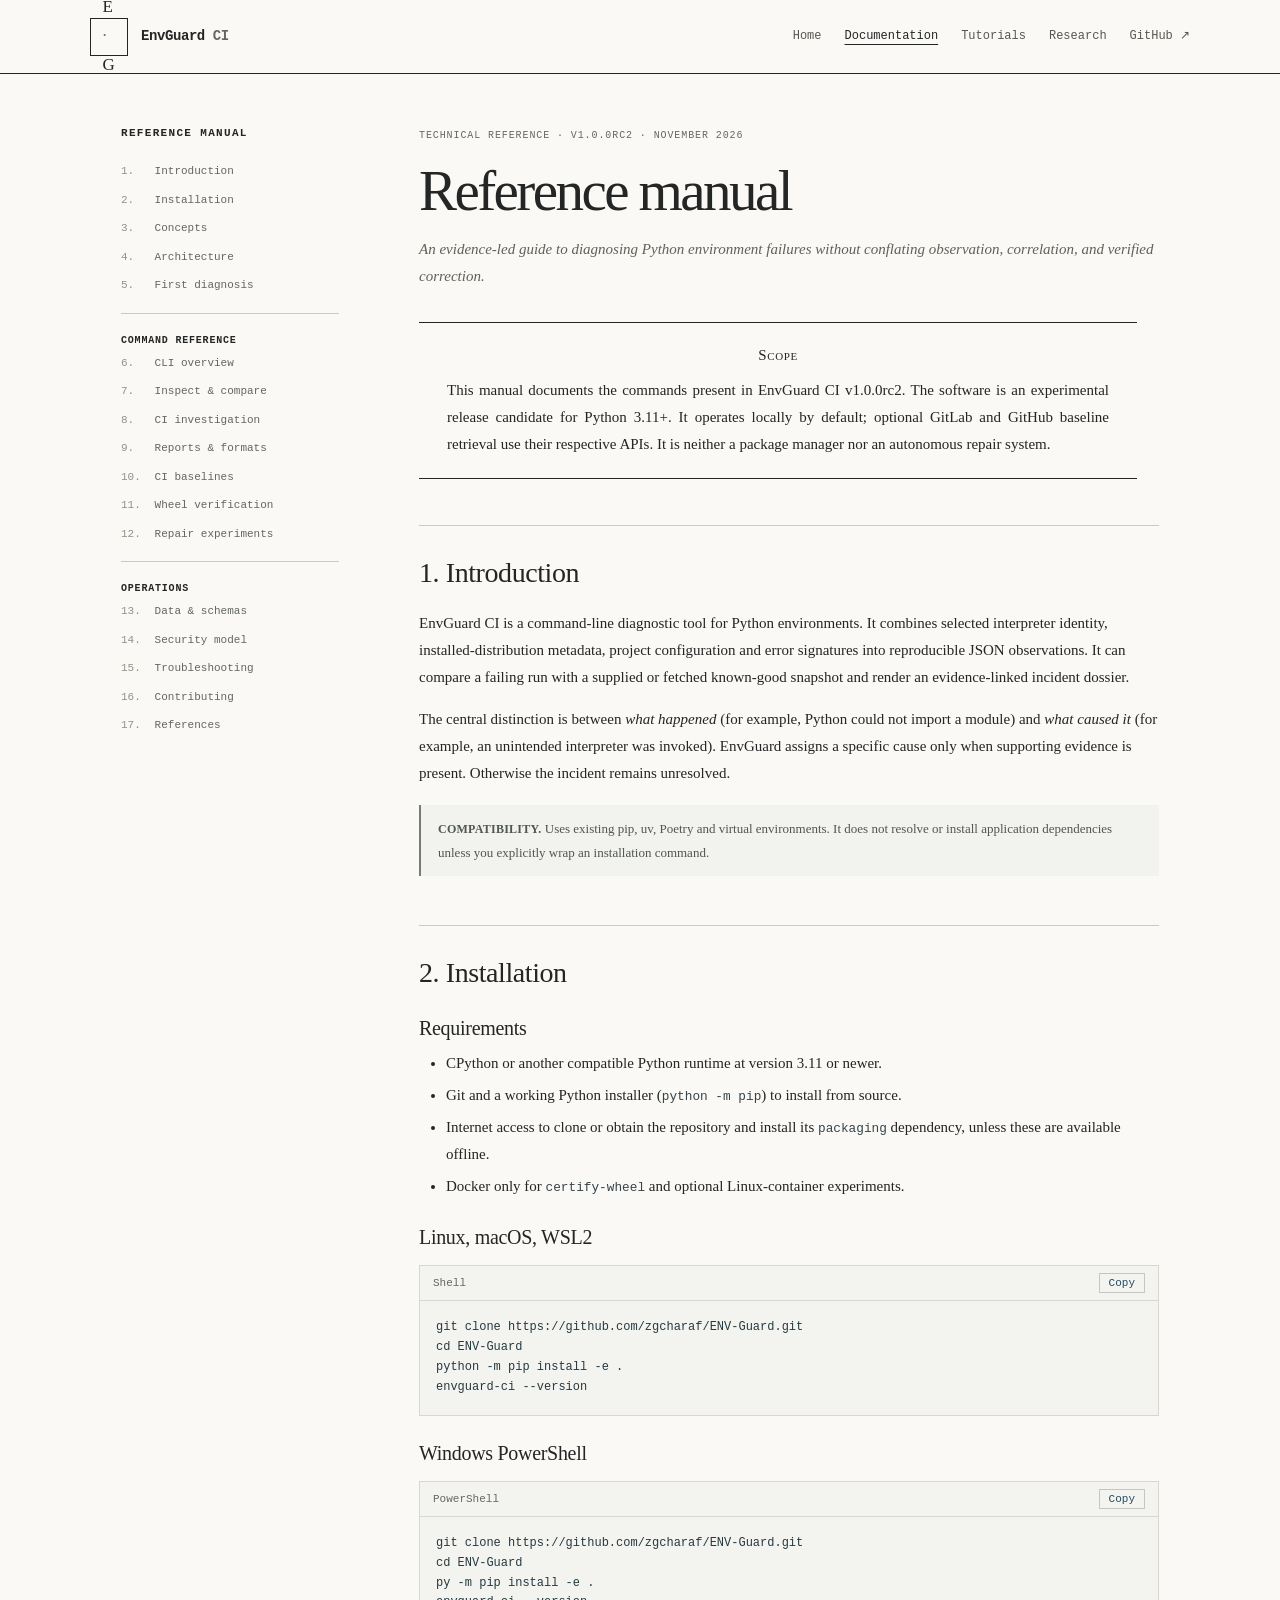
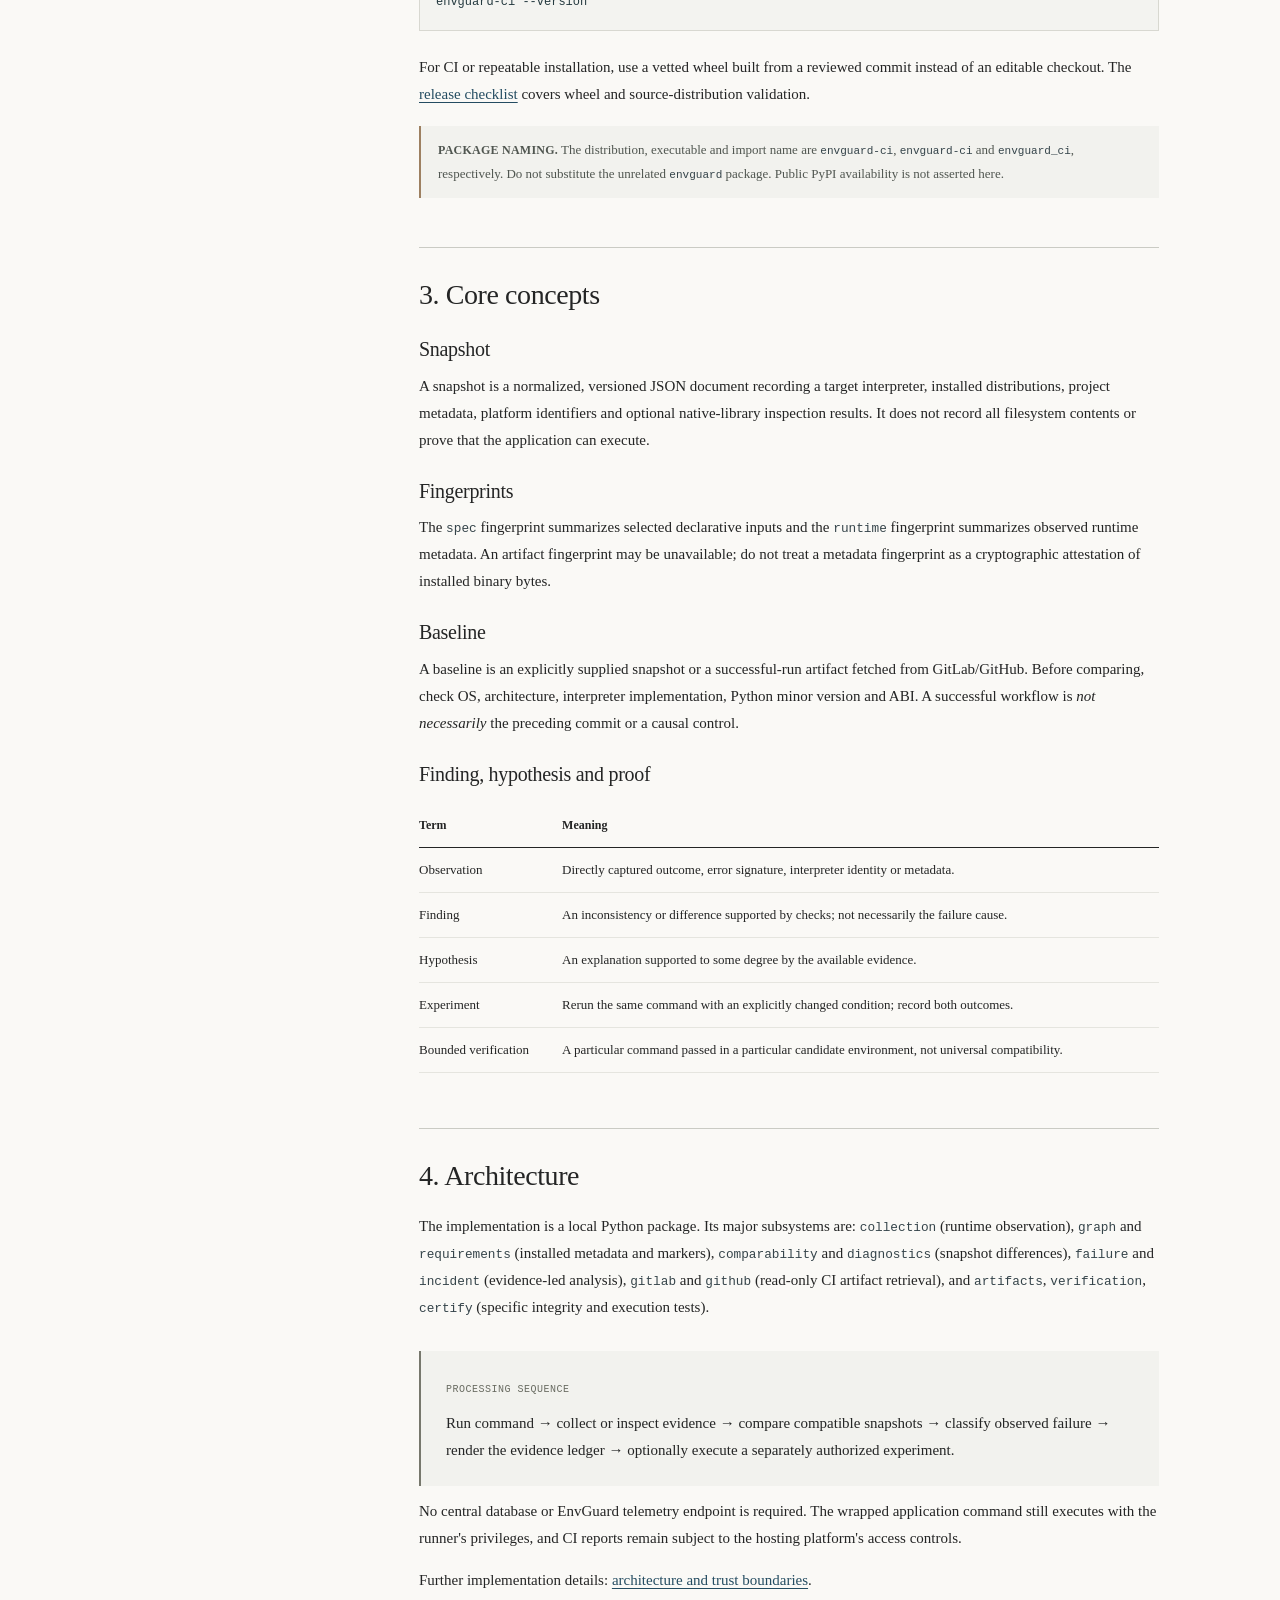
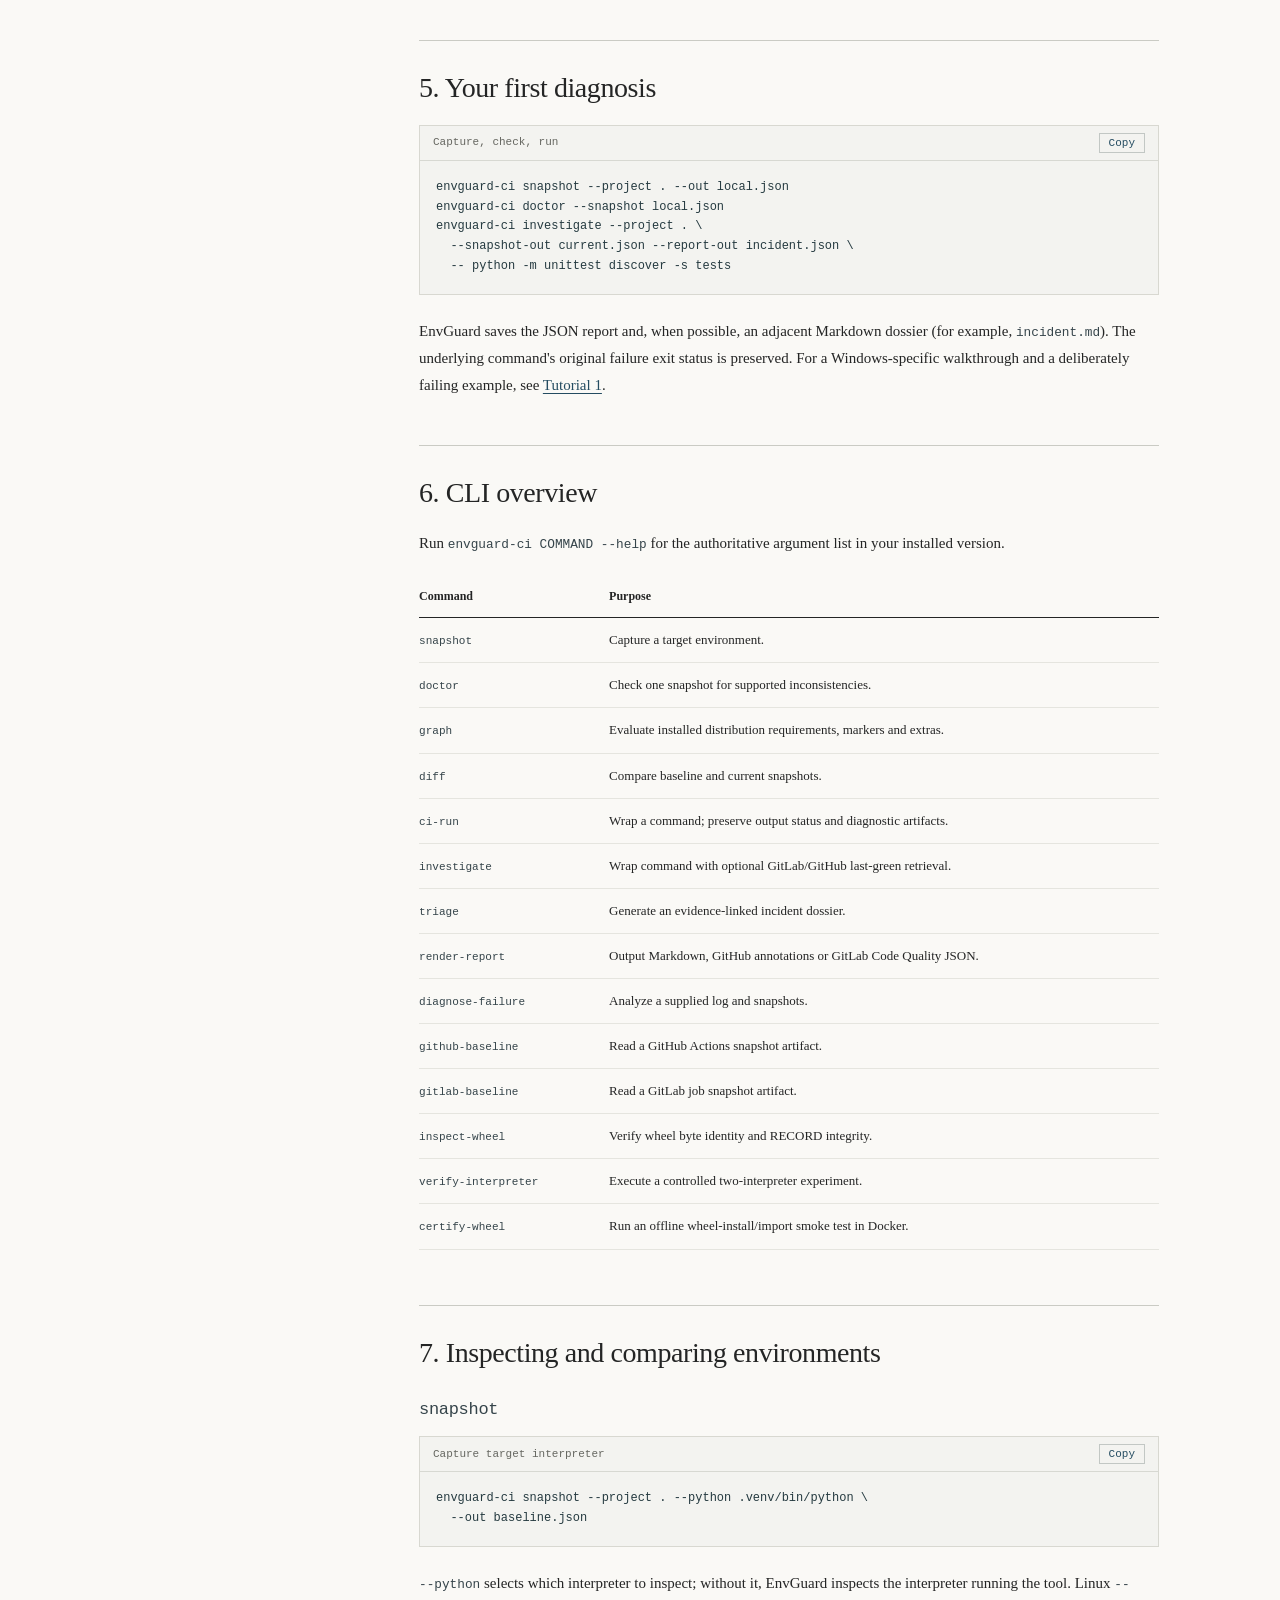
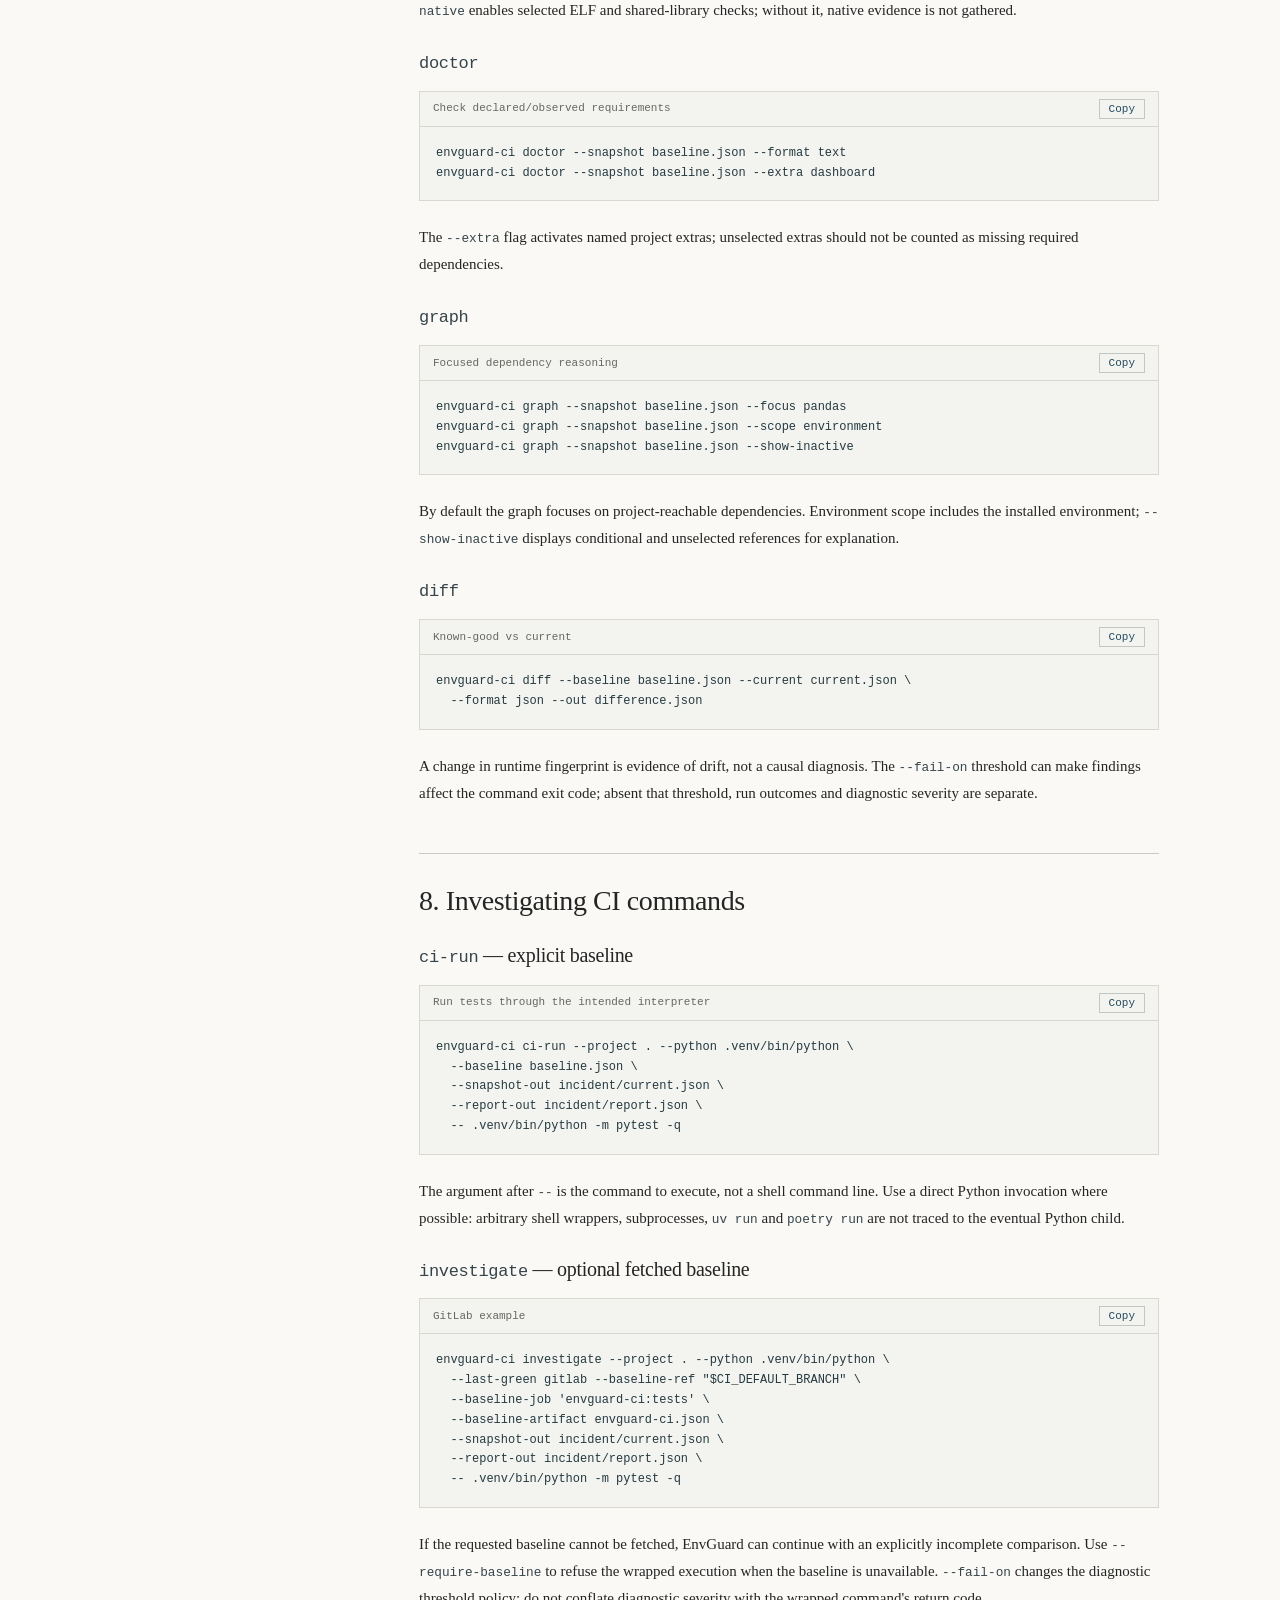
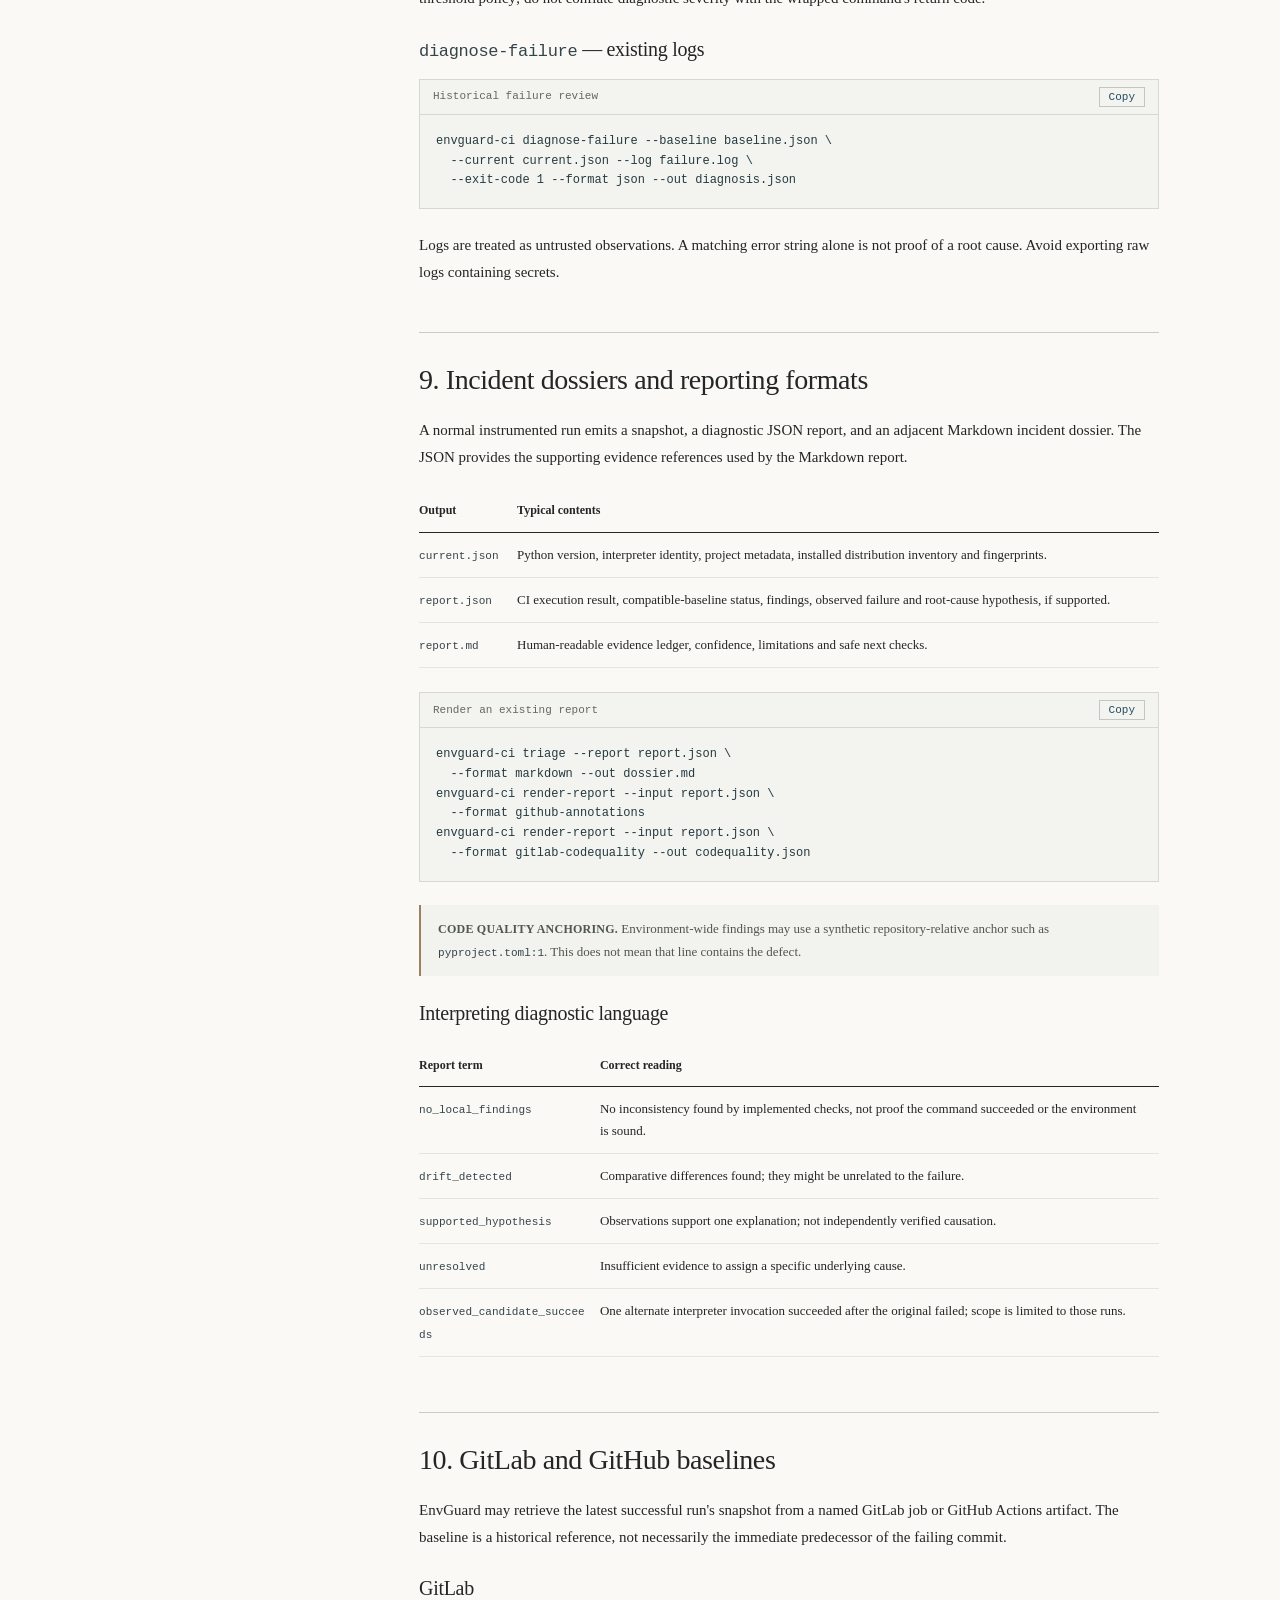
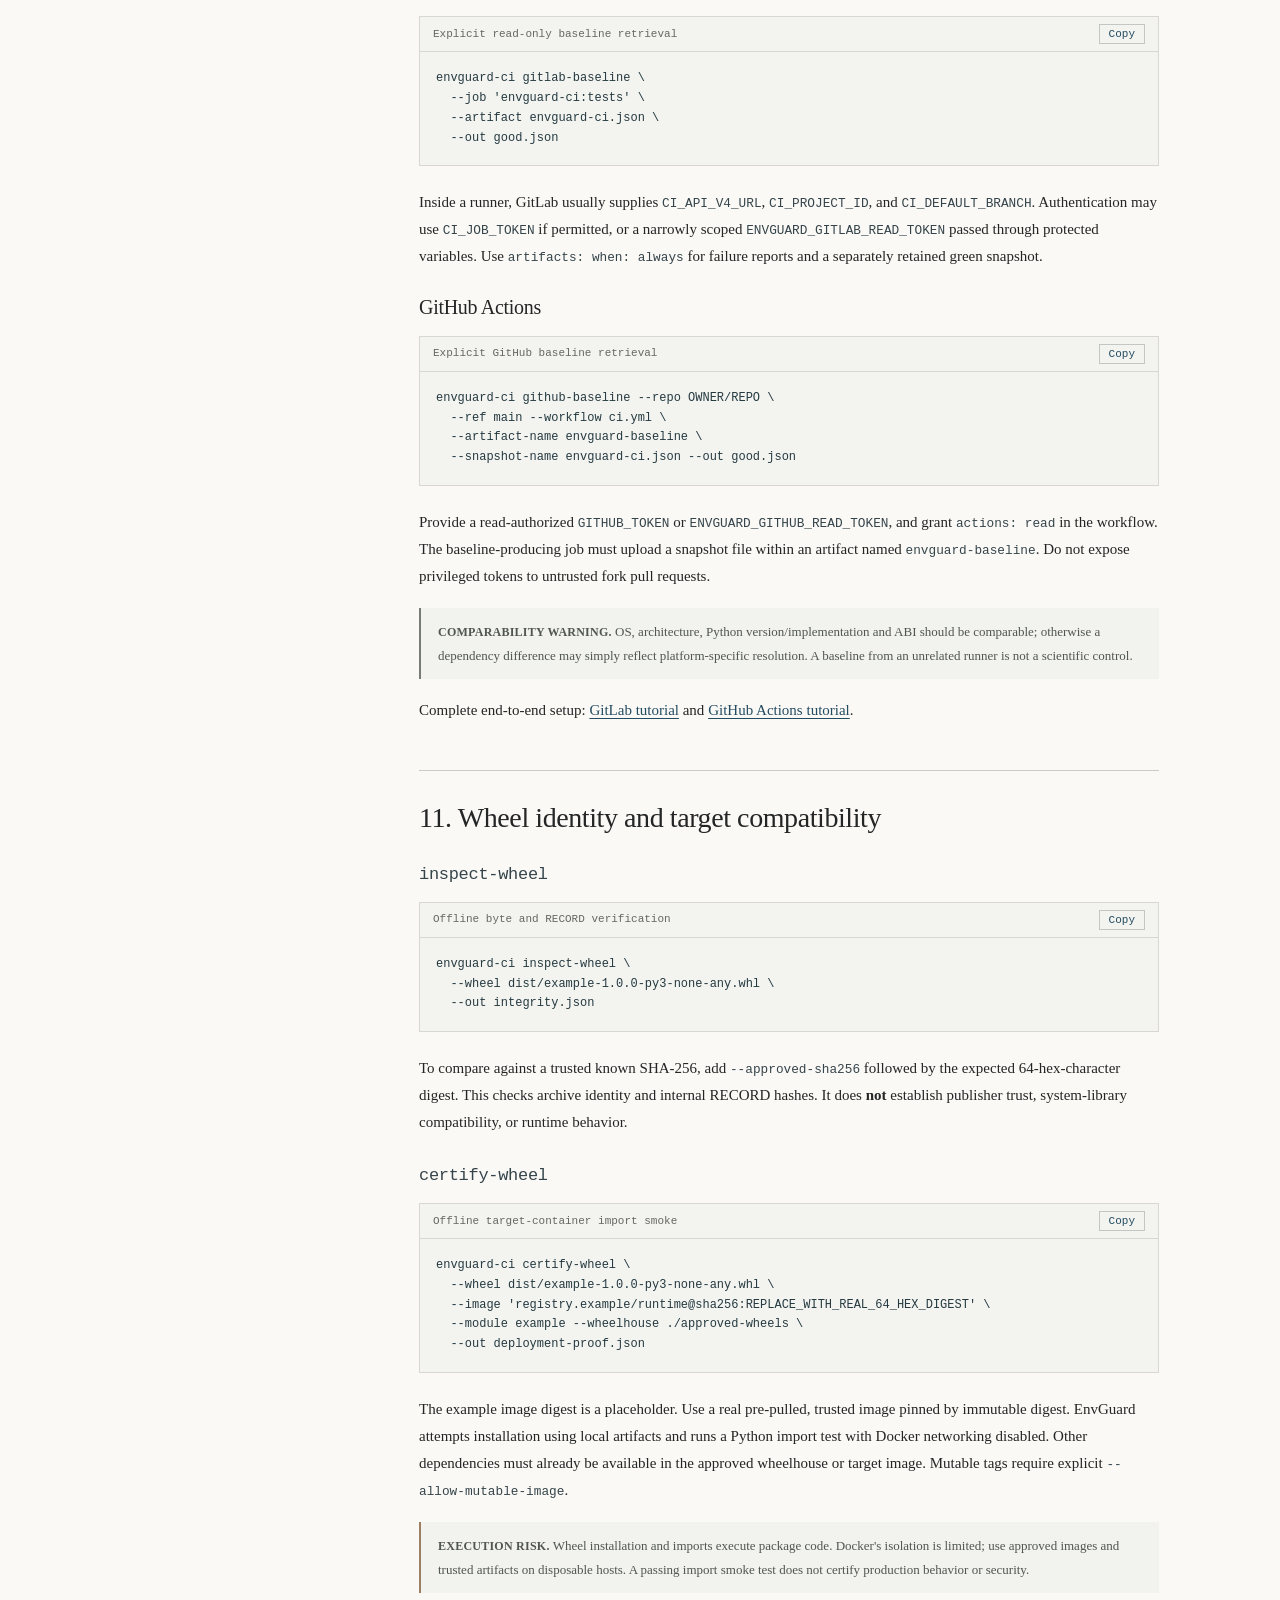
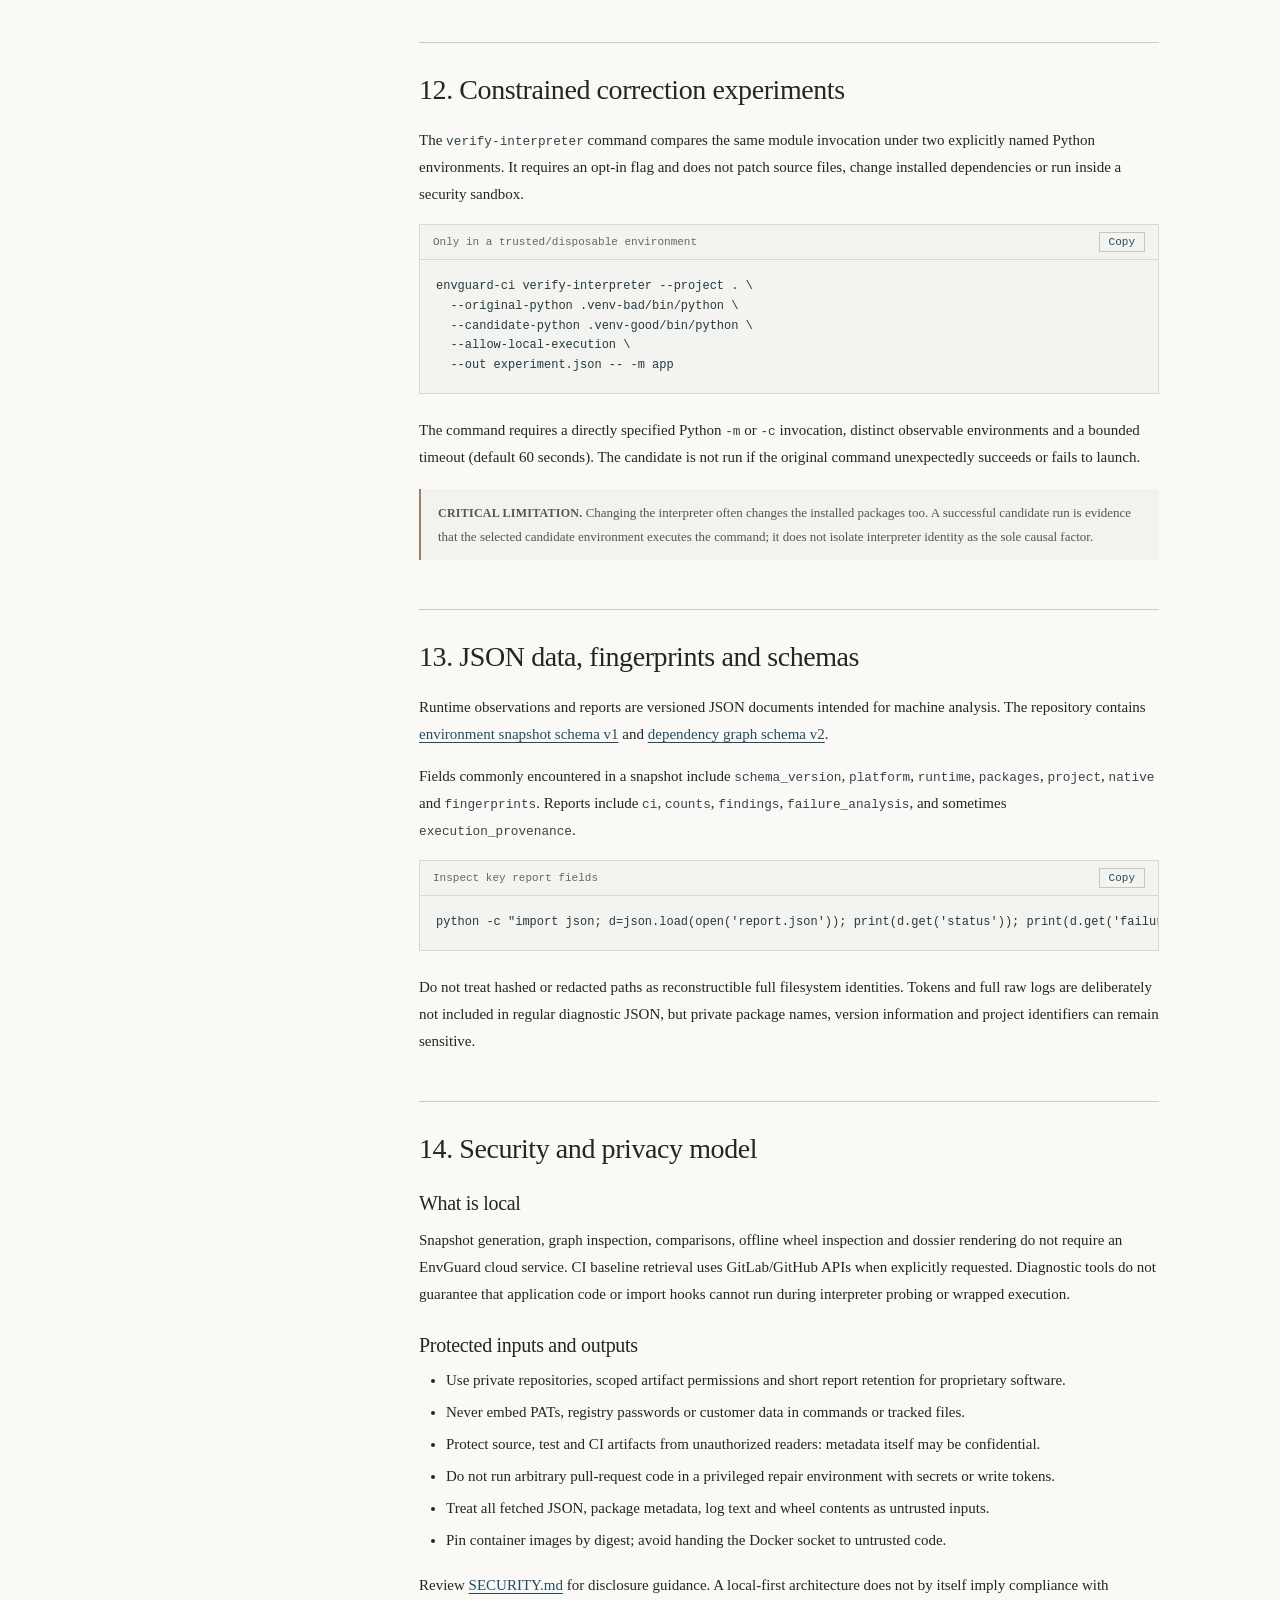
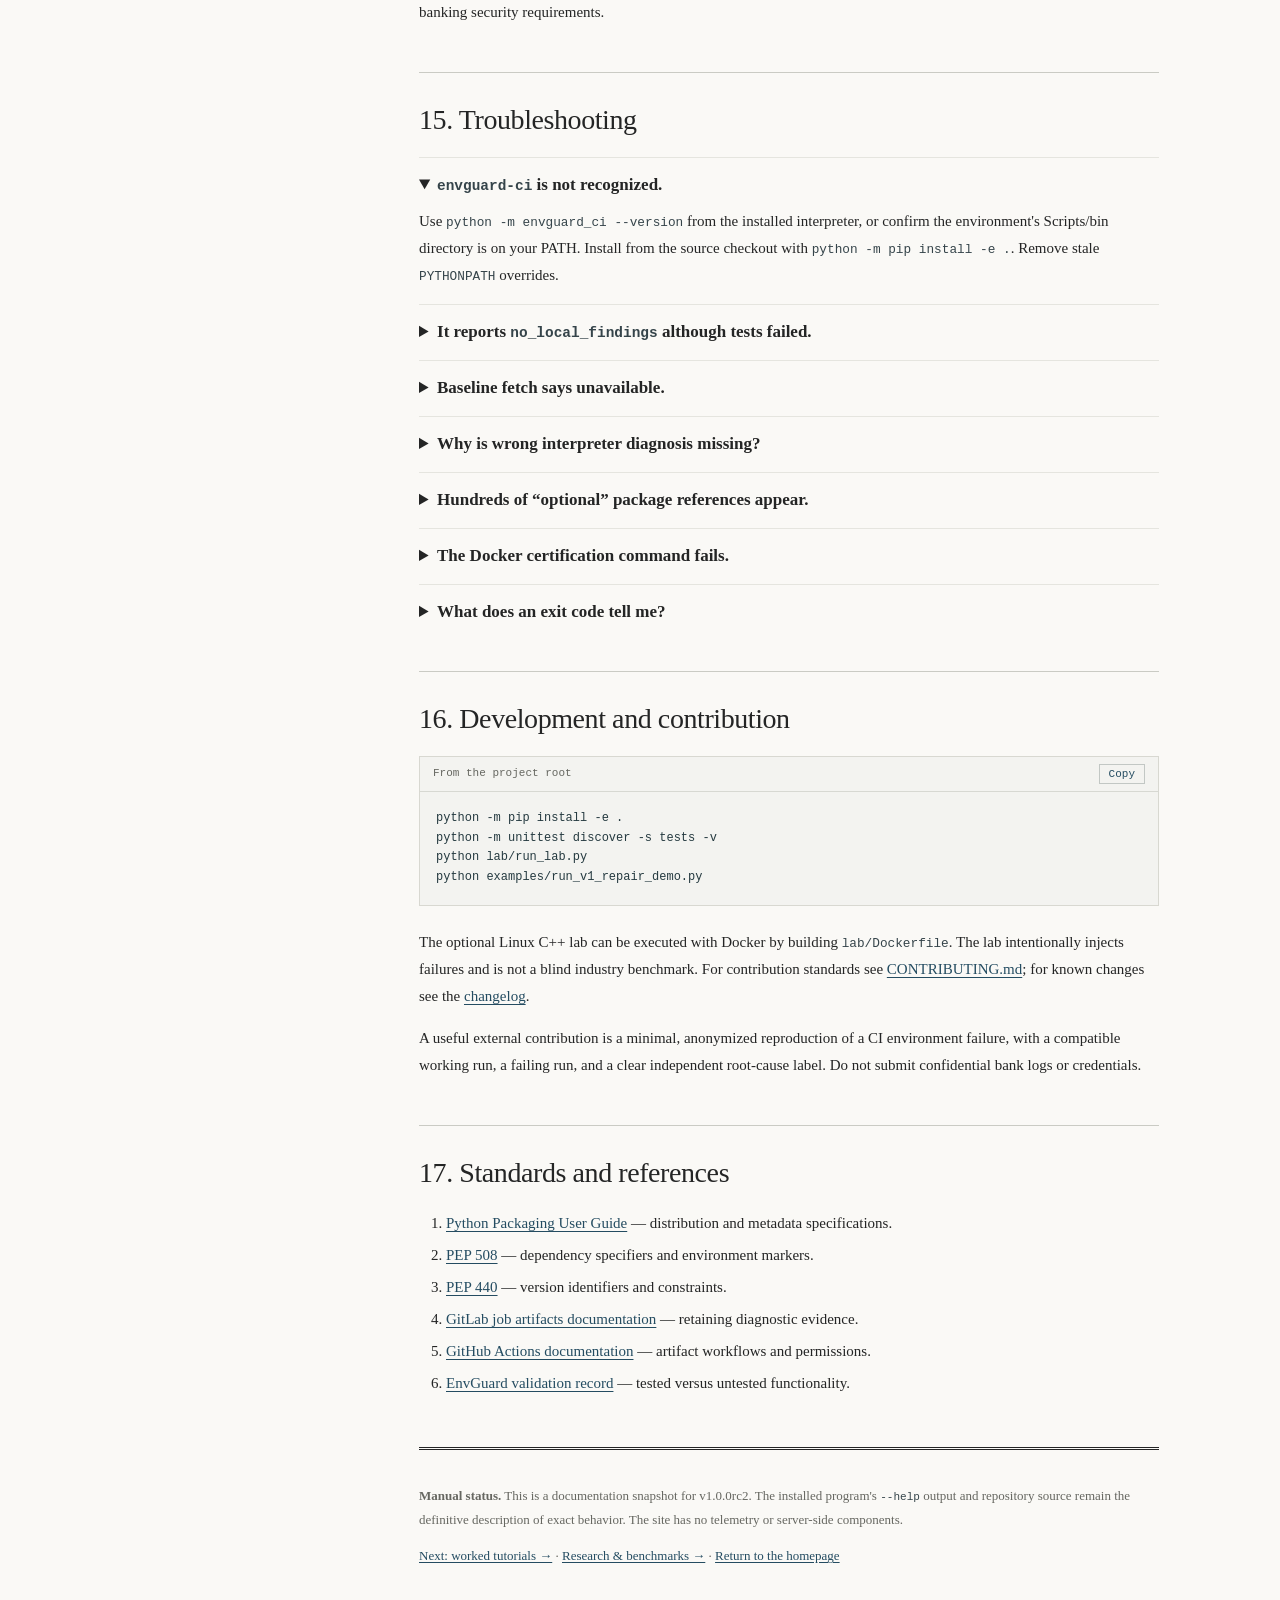
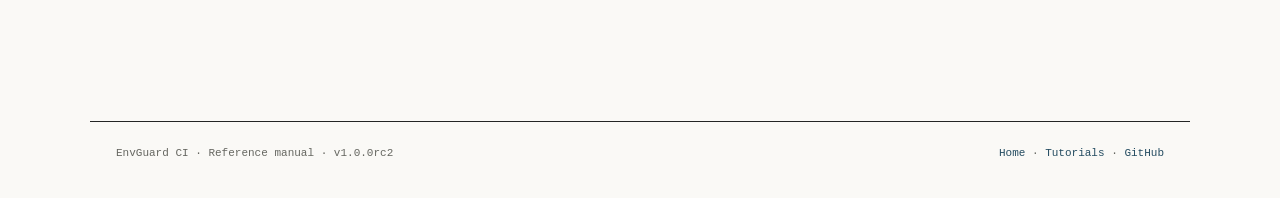
==== commit 00986335: "Add evidence-led research site, controlled benchmark protocol and paired checker audit" ====
--- a/website/docs/index.html
+++ b/website/docs/index.html
@@ -8,7 +8,7 @@
 <body><a class="skip-link" href="#main">Skip to documentation</a>
 <header class="masthead"><div class="masthead-inner">
 <a class="wordmark" href="../"><span class="symbol">E<span class="symbol-dot">·</span>G</span><span class="wordmark-name">EnvGuard <span>CI</span></span></a>
-<nav aria-label="Main navigation"><a href="../">Home</a><a href="./" aria-current="page">Documentation</a><a href="../tutorials/">Tutorials</a><a href="https://github.com/zgcharaf/ENV-Guard" rel="noopener noreferrer">GitHub ↗</a></nav>
+<nav aria-label="Main navigation"><a href="../">Home</a><a href="./" aria-current="page">Documentation</a><a href="../tutorials/">Tutorials</a><a href="../research/">Research</a><a href="https://github.com/zgcharaf/ENV-Guard" rel="noopener noreferrer">GitHub ↗</a></nav>
 </div></header>
 <div class="doc-frame" id="main">
 <aside class="toc" aria-label="Documentation contents">
@@ -289,7 +289,7 @@
 <li><a href="https://github.com/zgcharaf/ENV-Guard/blob/main/docs/v1-validation.md">EnvGuard validation record</a> — tested versus untested functionality.</li>
 </ol>
 <div class="ref-footer"><p><strong>Manual status.</strong> This is a documentation snapshot for v1.0.0rc2. The installed program's <code>--help</code> output and repository source remain the definitive description of exact behavior. The site has no telemetry or server-side components.</p>
-<p><a href="../tutorials/">Next: worked tutorials →</a> · <a href="../">Return to the homepage</a></p></div>
+<p><a href="../tutorials/">Next: worked tutorials →</a> · <a href="../research/">Research &amp; benchmarks →</a> · <a href="../">Return to the homepage</a></p></div>
 </section>
 </article></div>
 <footer class="site-footer"><span>EnvGuard CI · Reference manual · v1.0.0rc2</span><span><a href="../">Home</a> · <a href="../tutorials/">Tutorials</a> · <a href="https://github.com/zgcharaf/ENV-Guard">GitHub</a></span></footer>
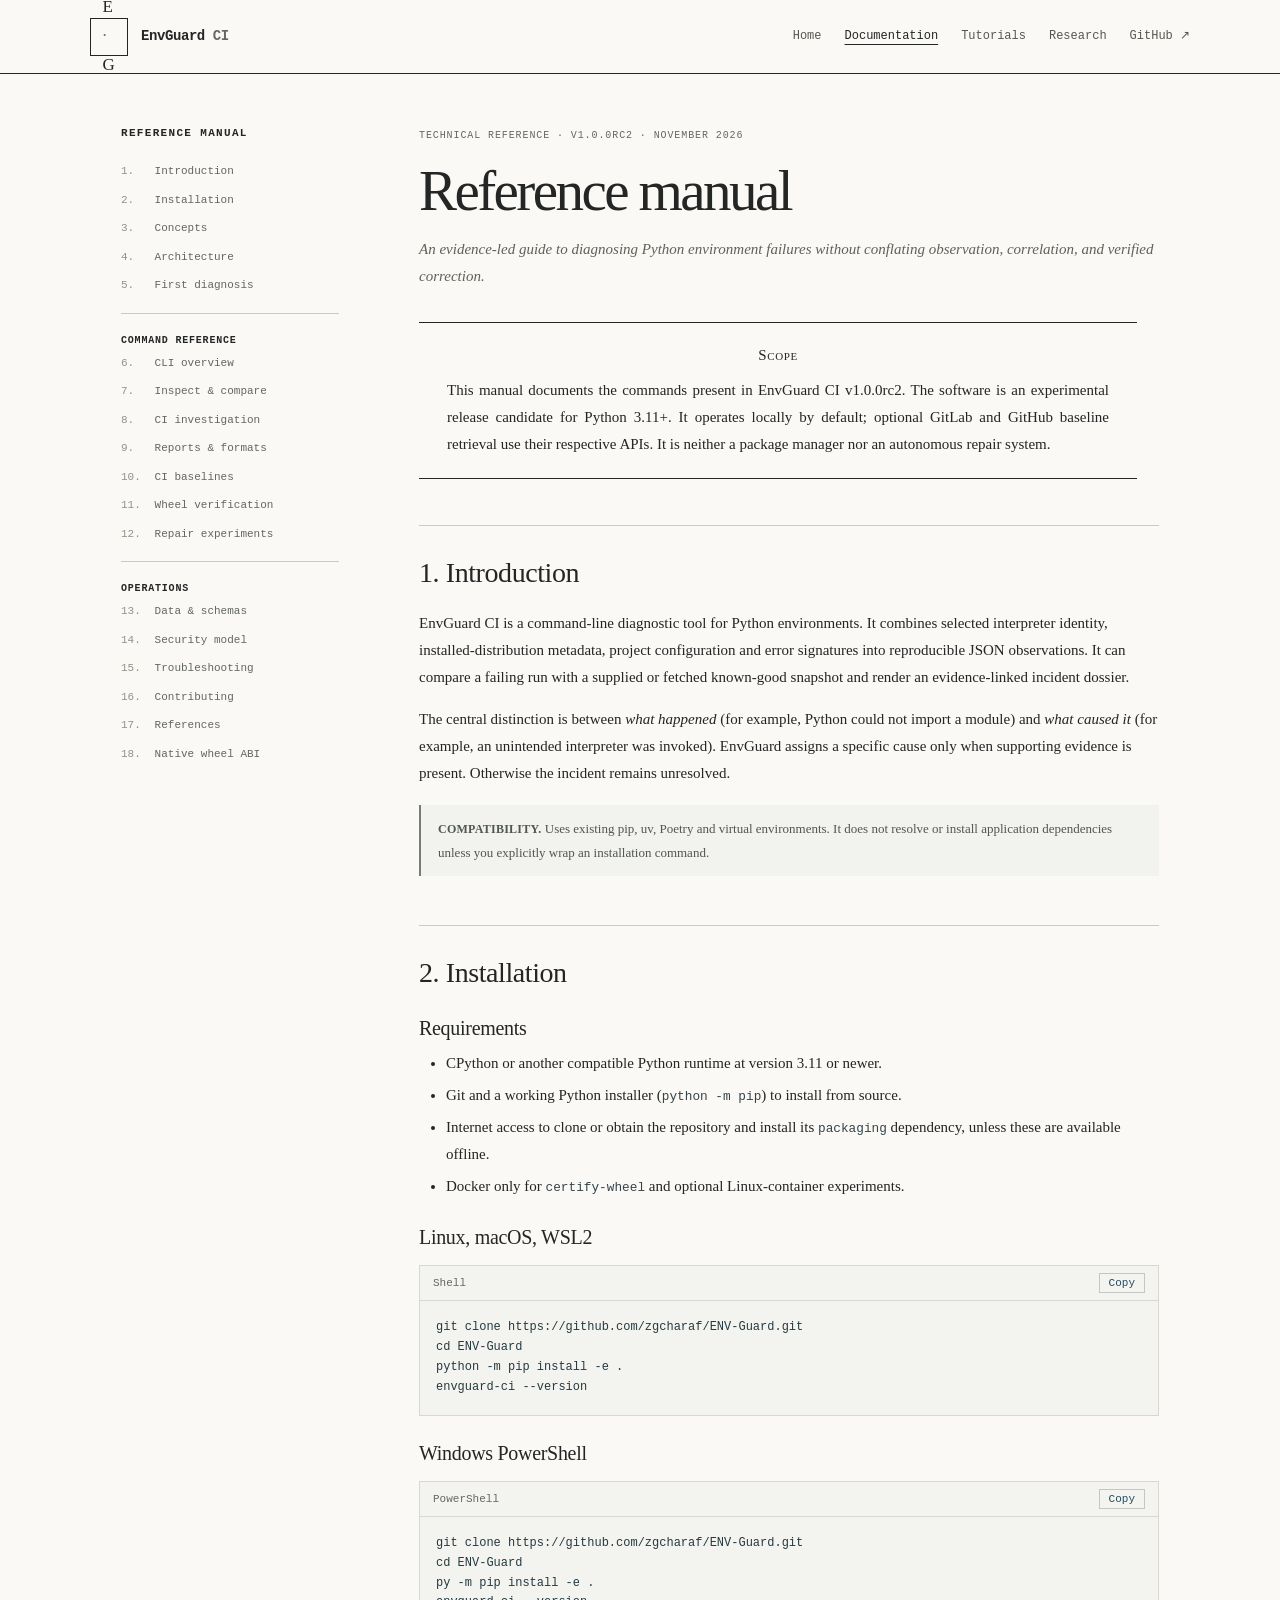
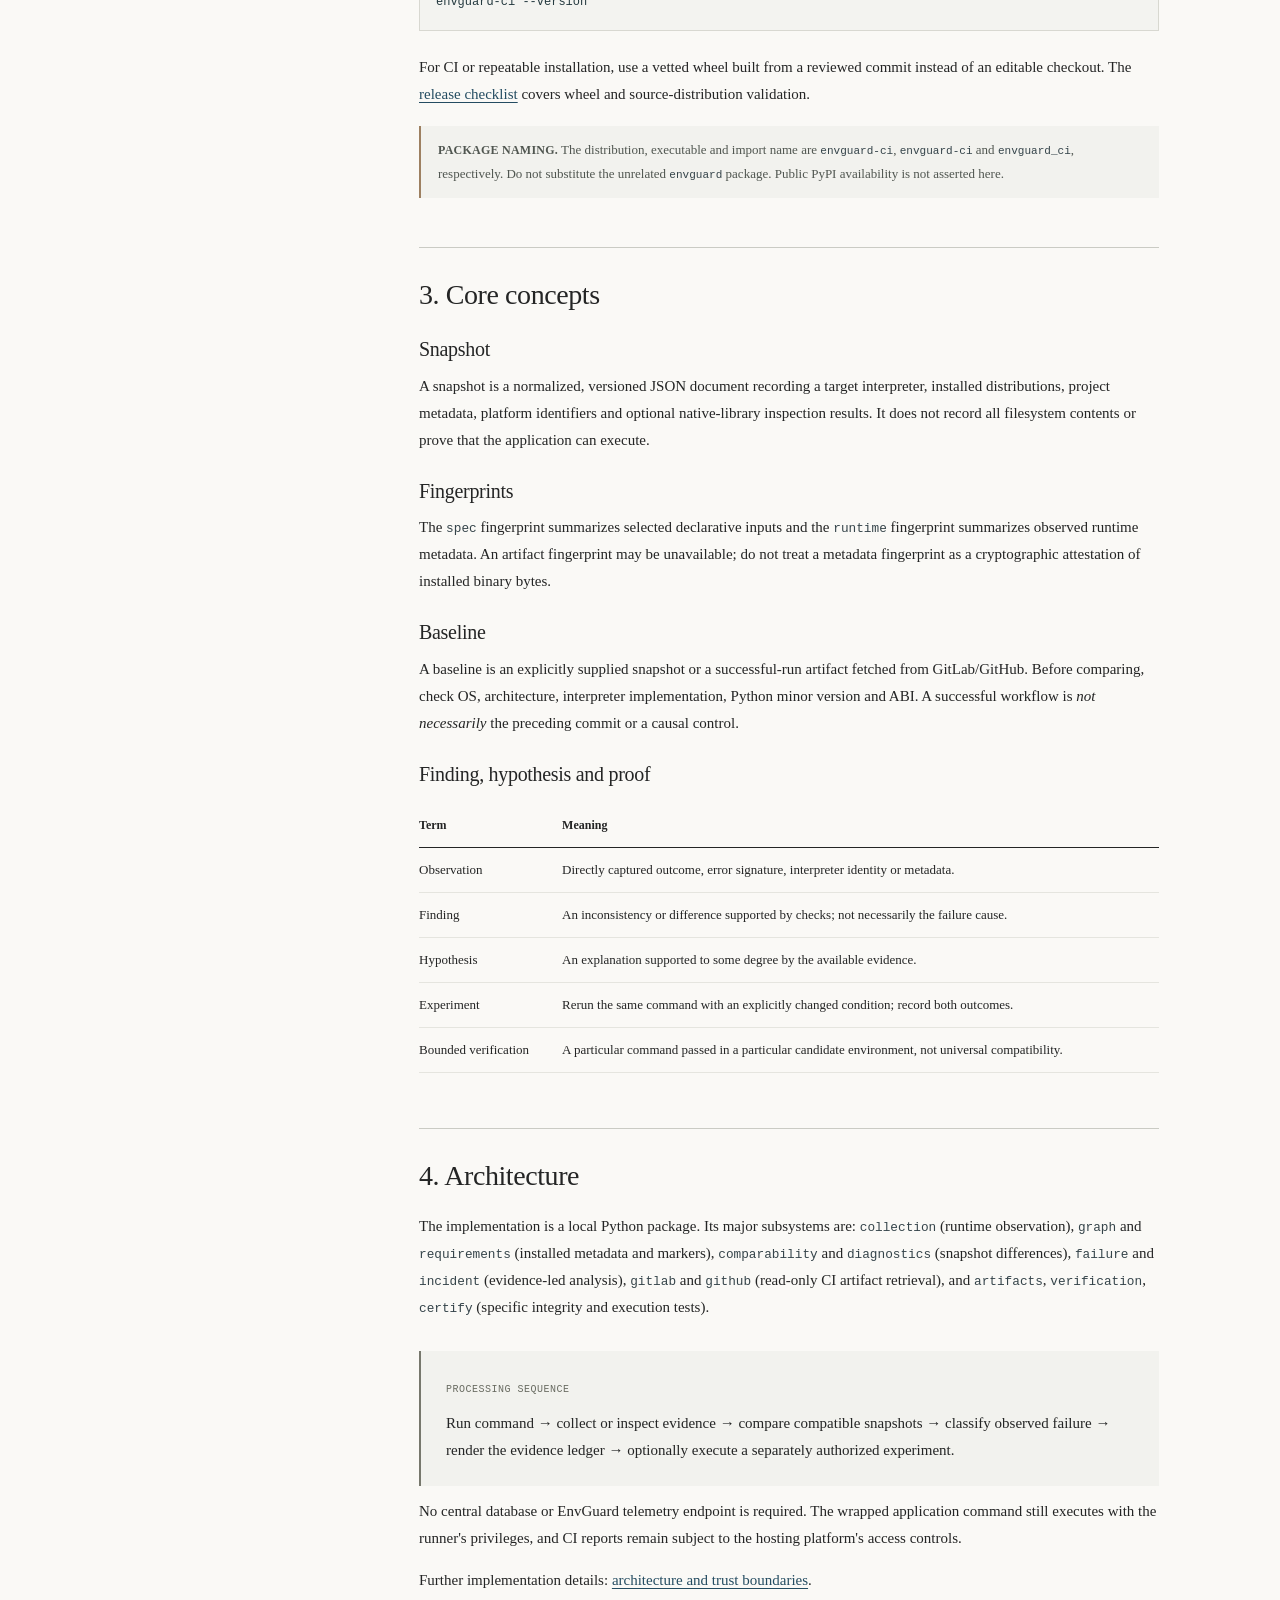
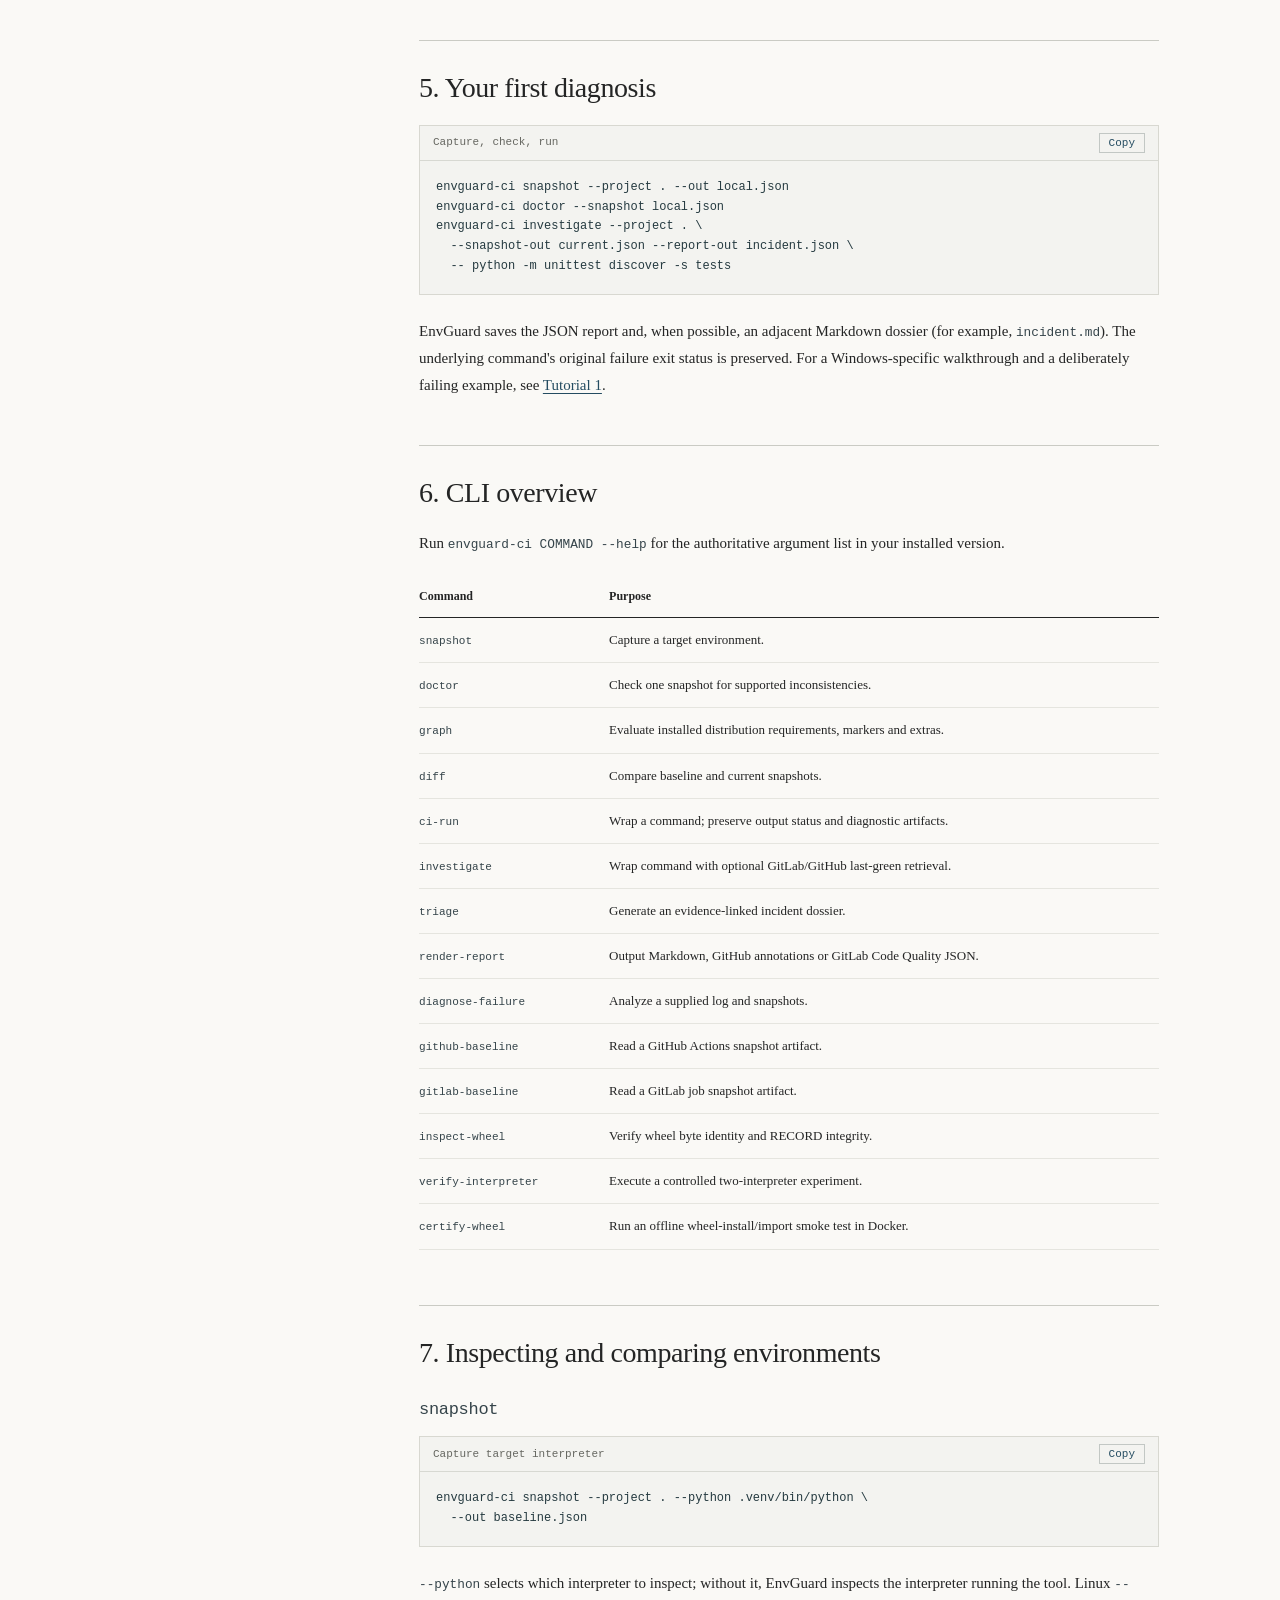
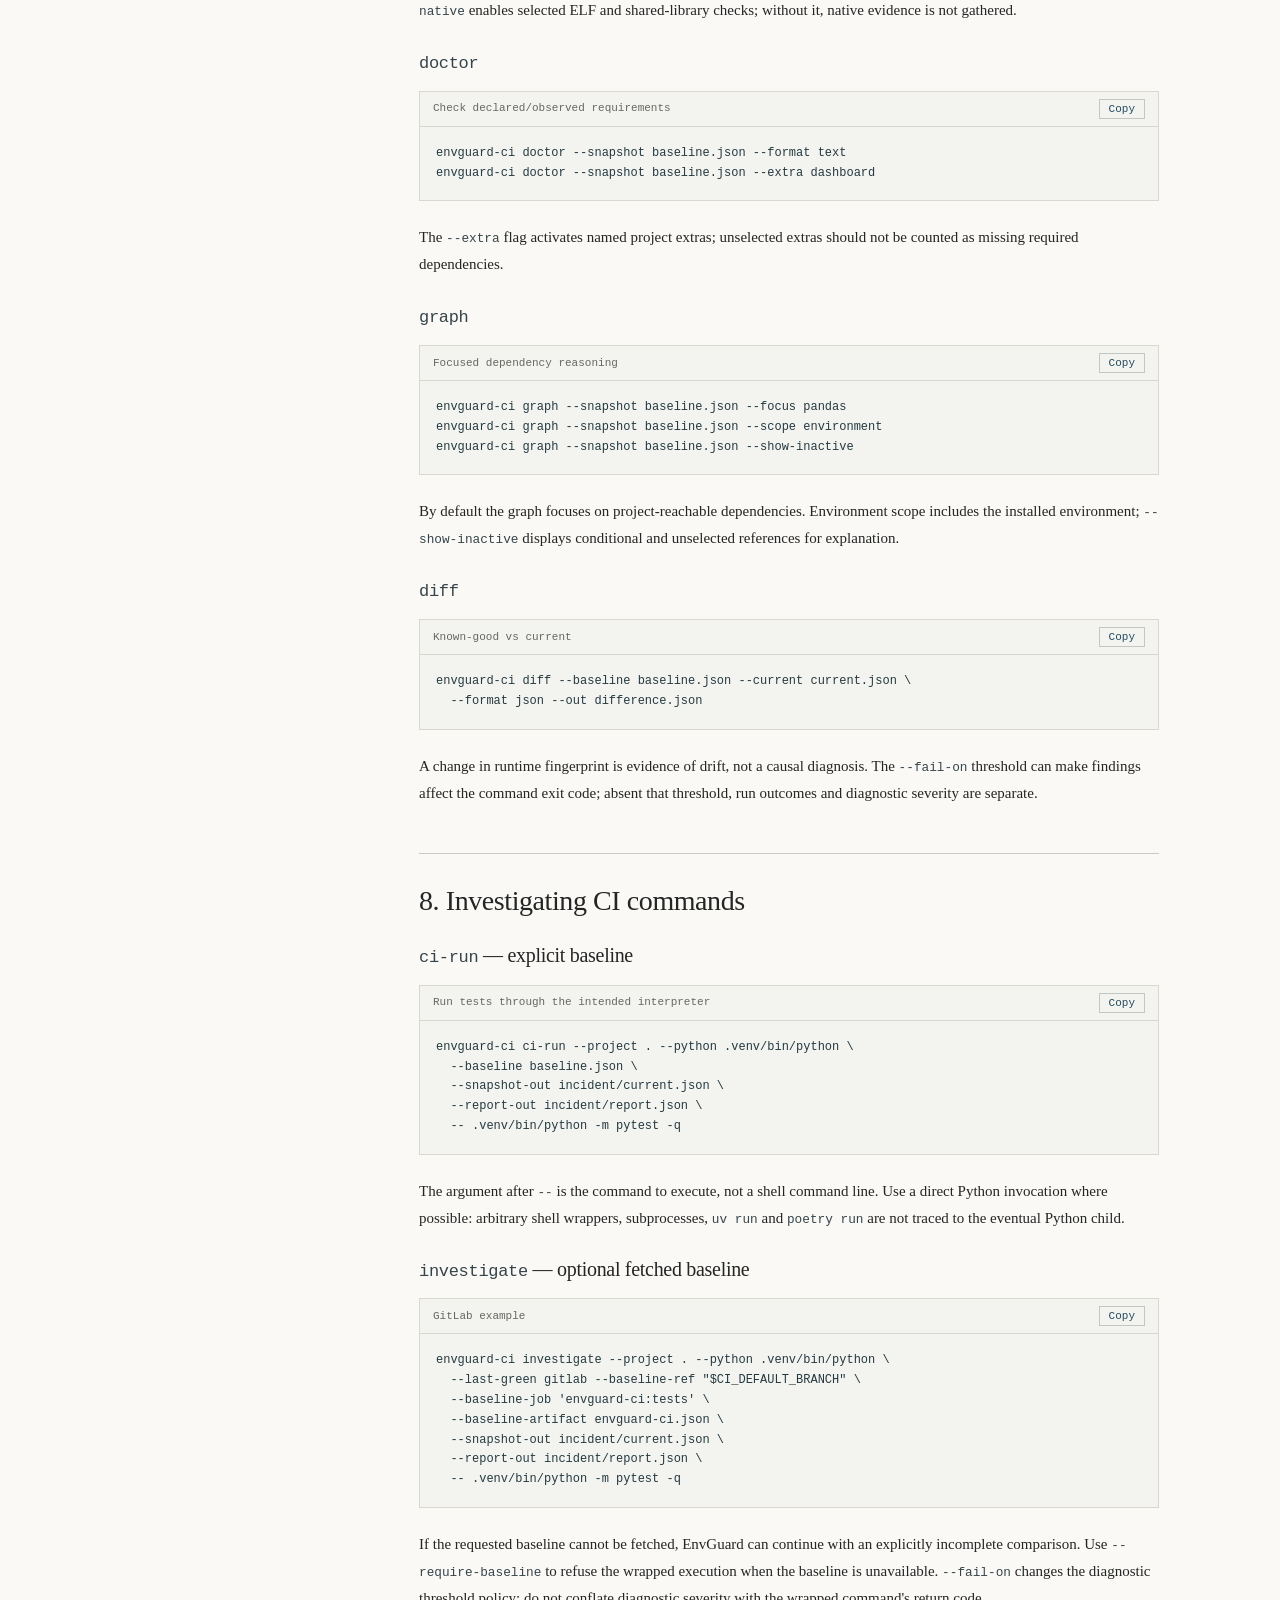
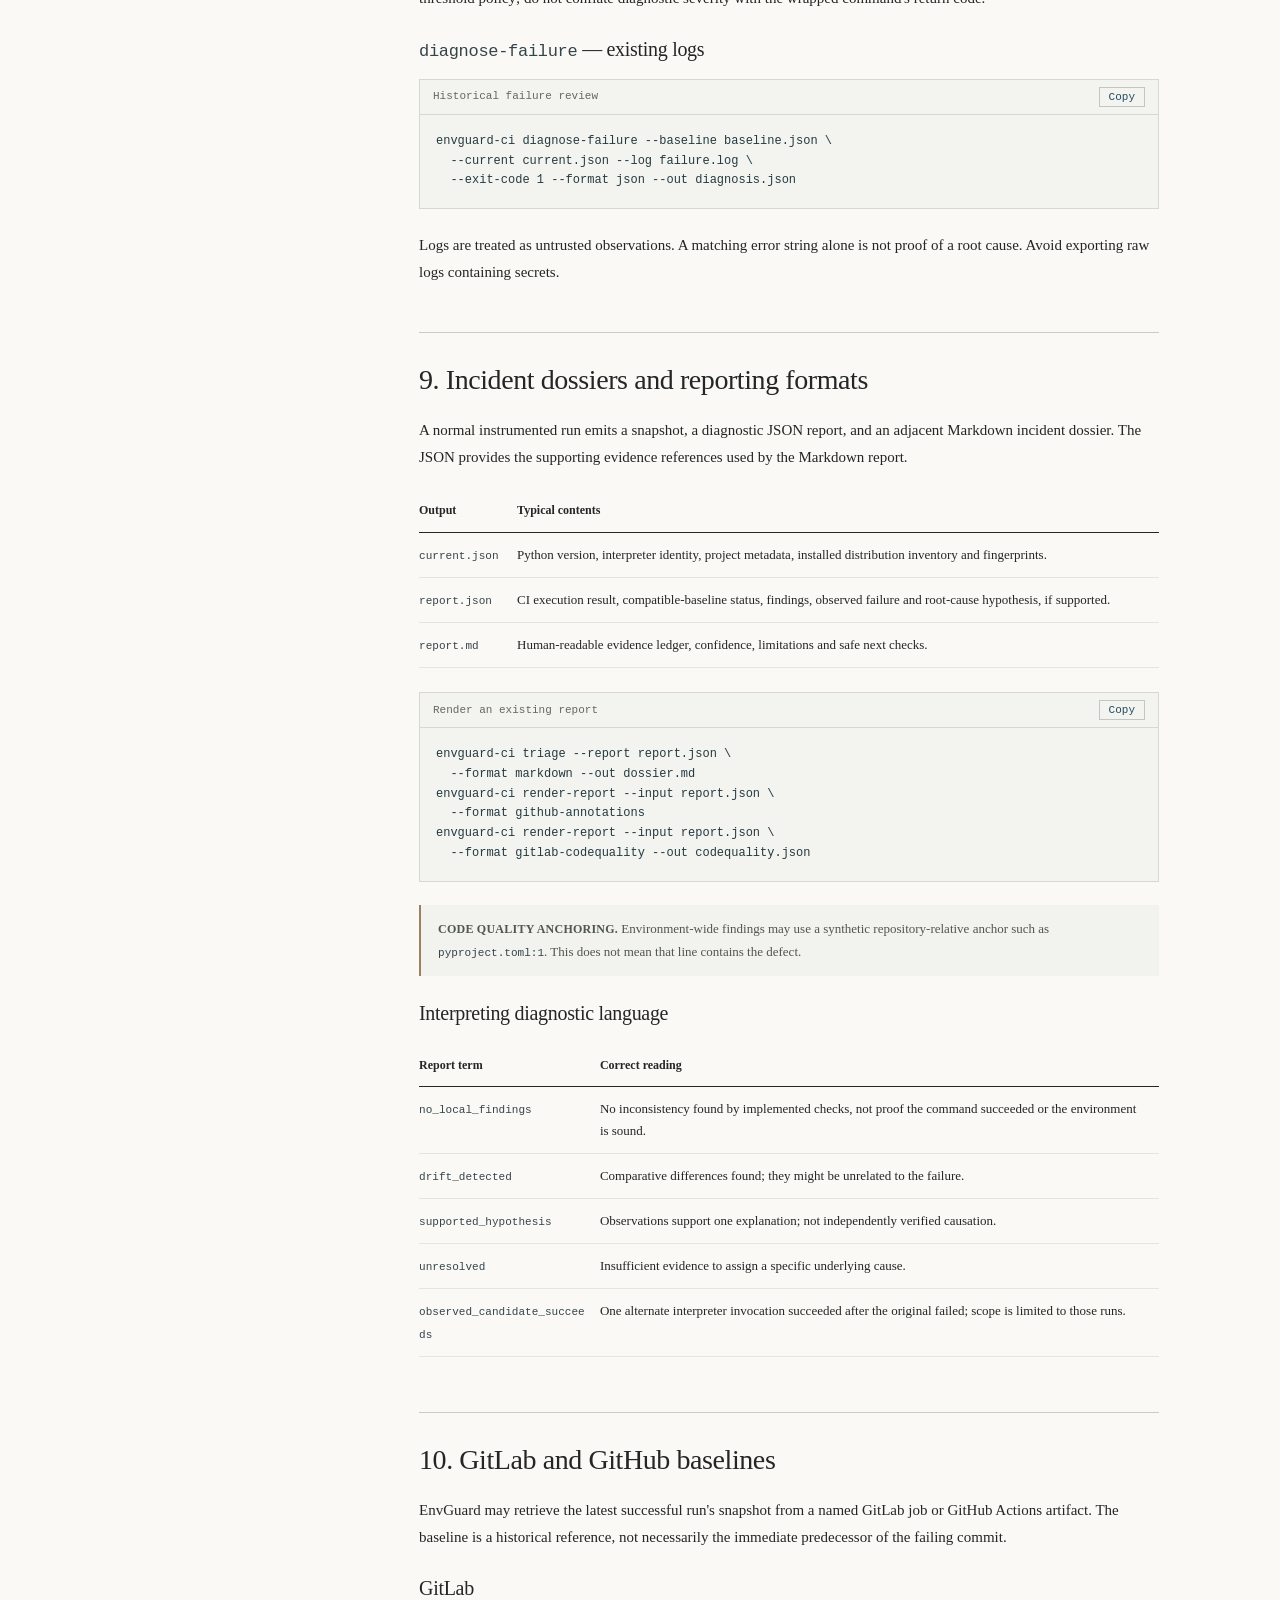
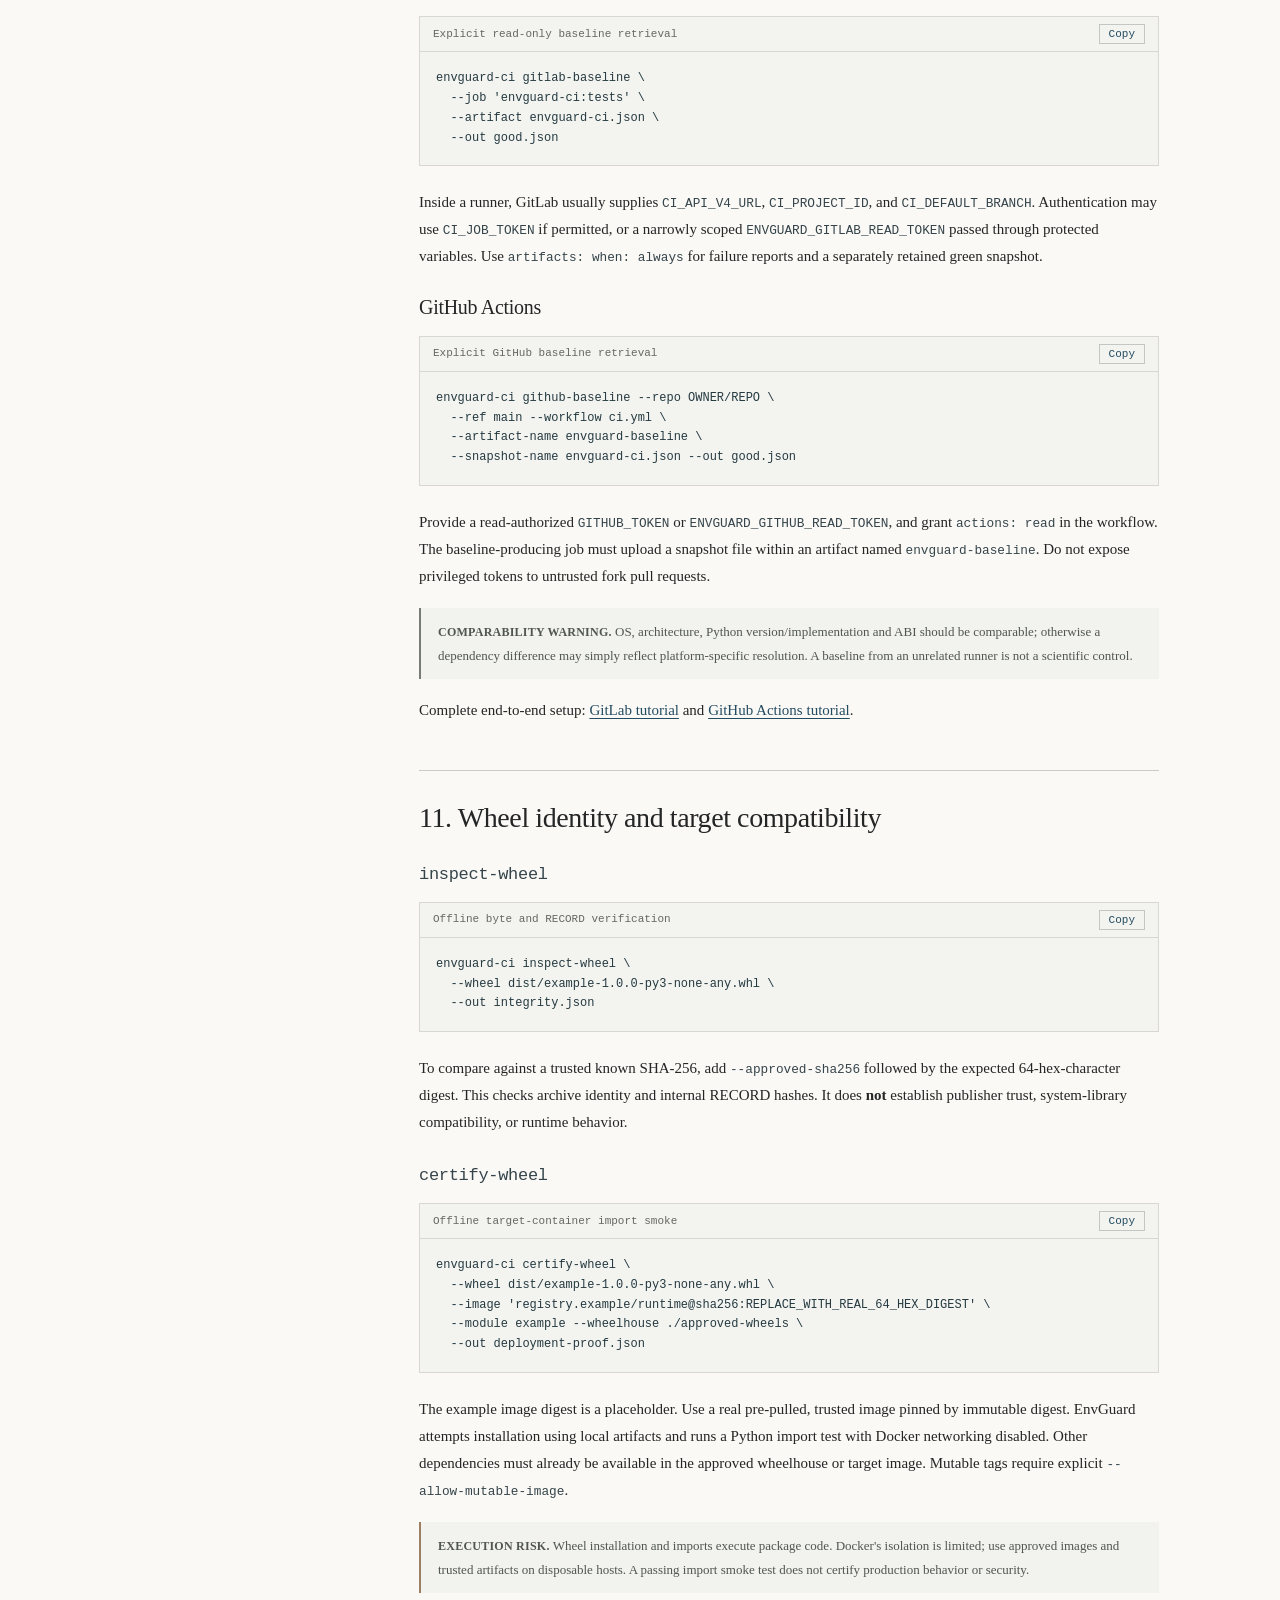
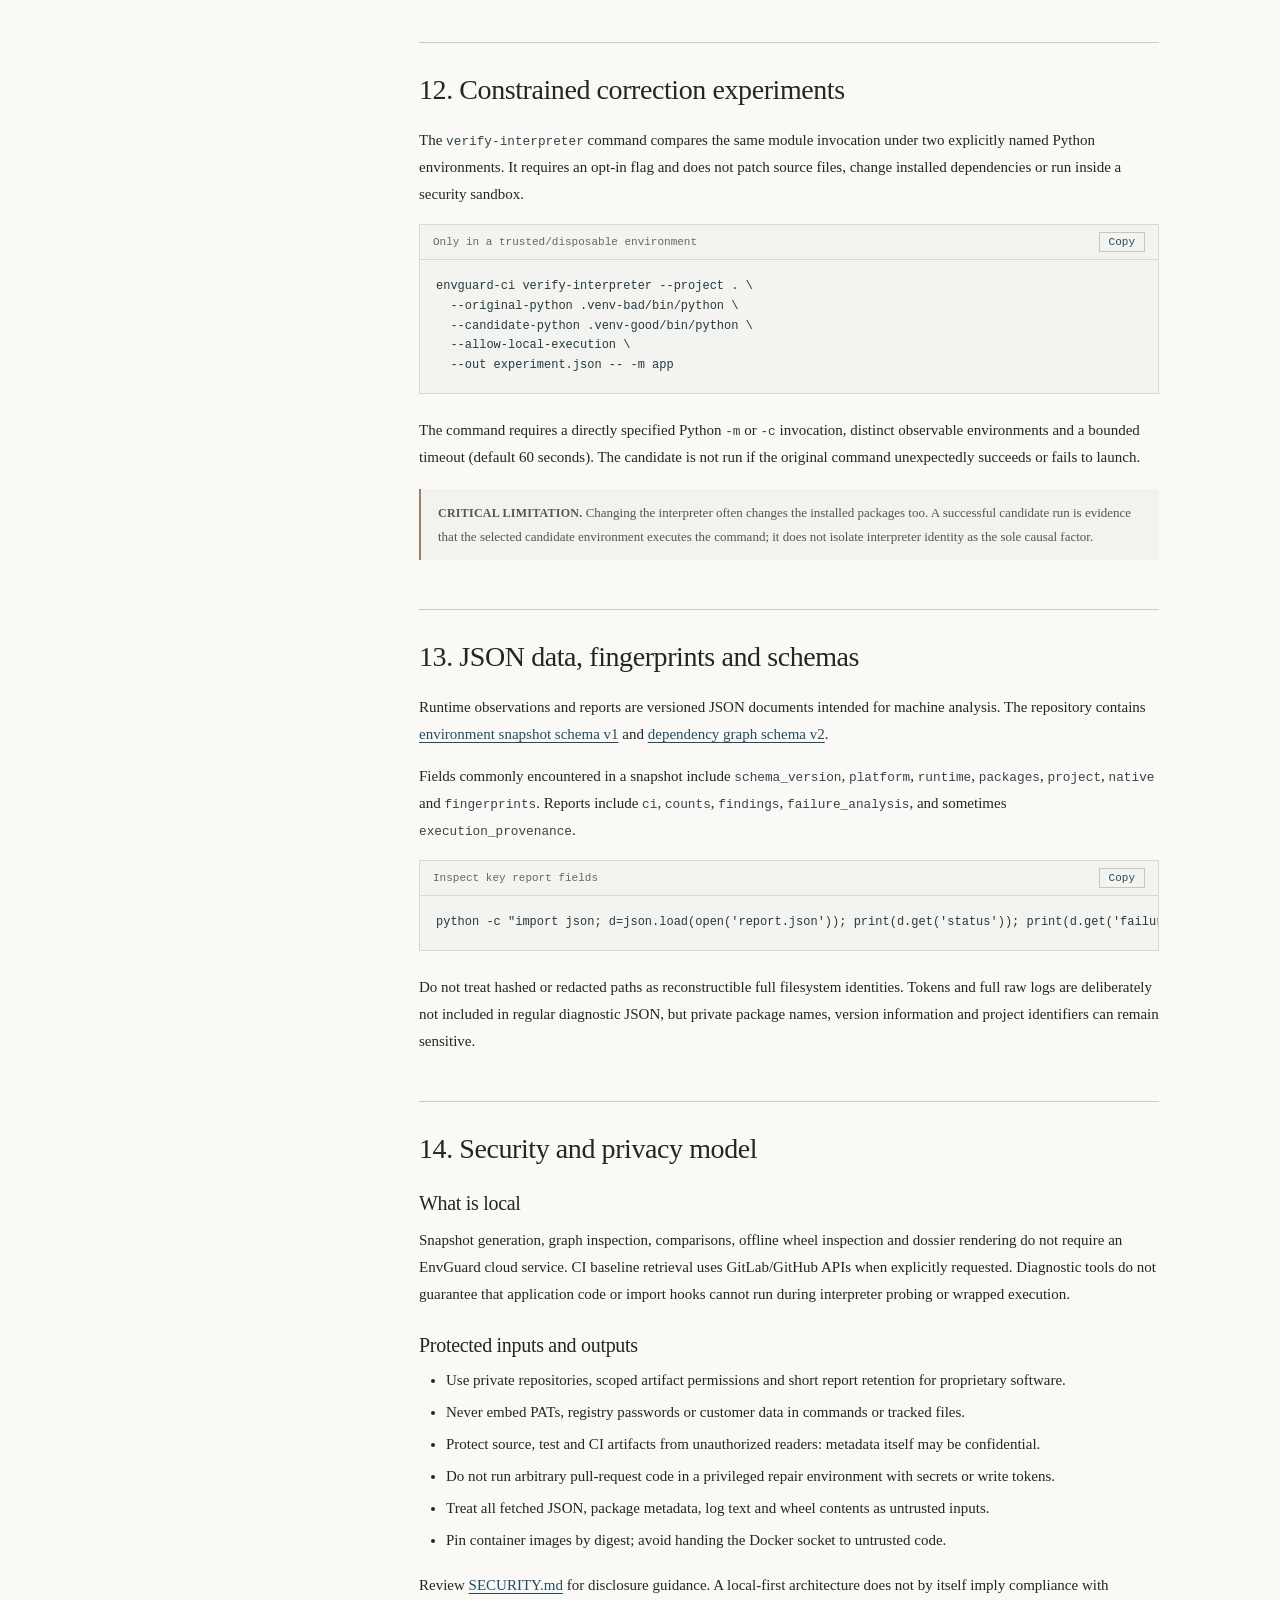
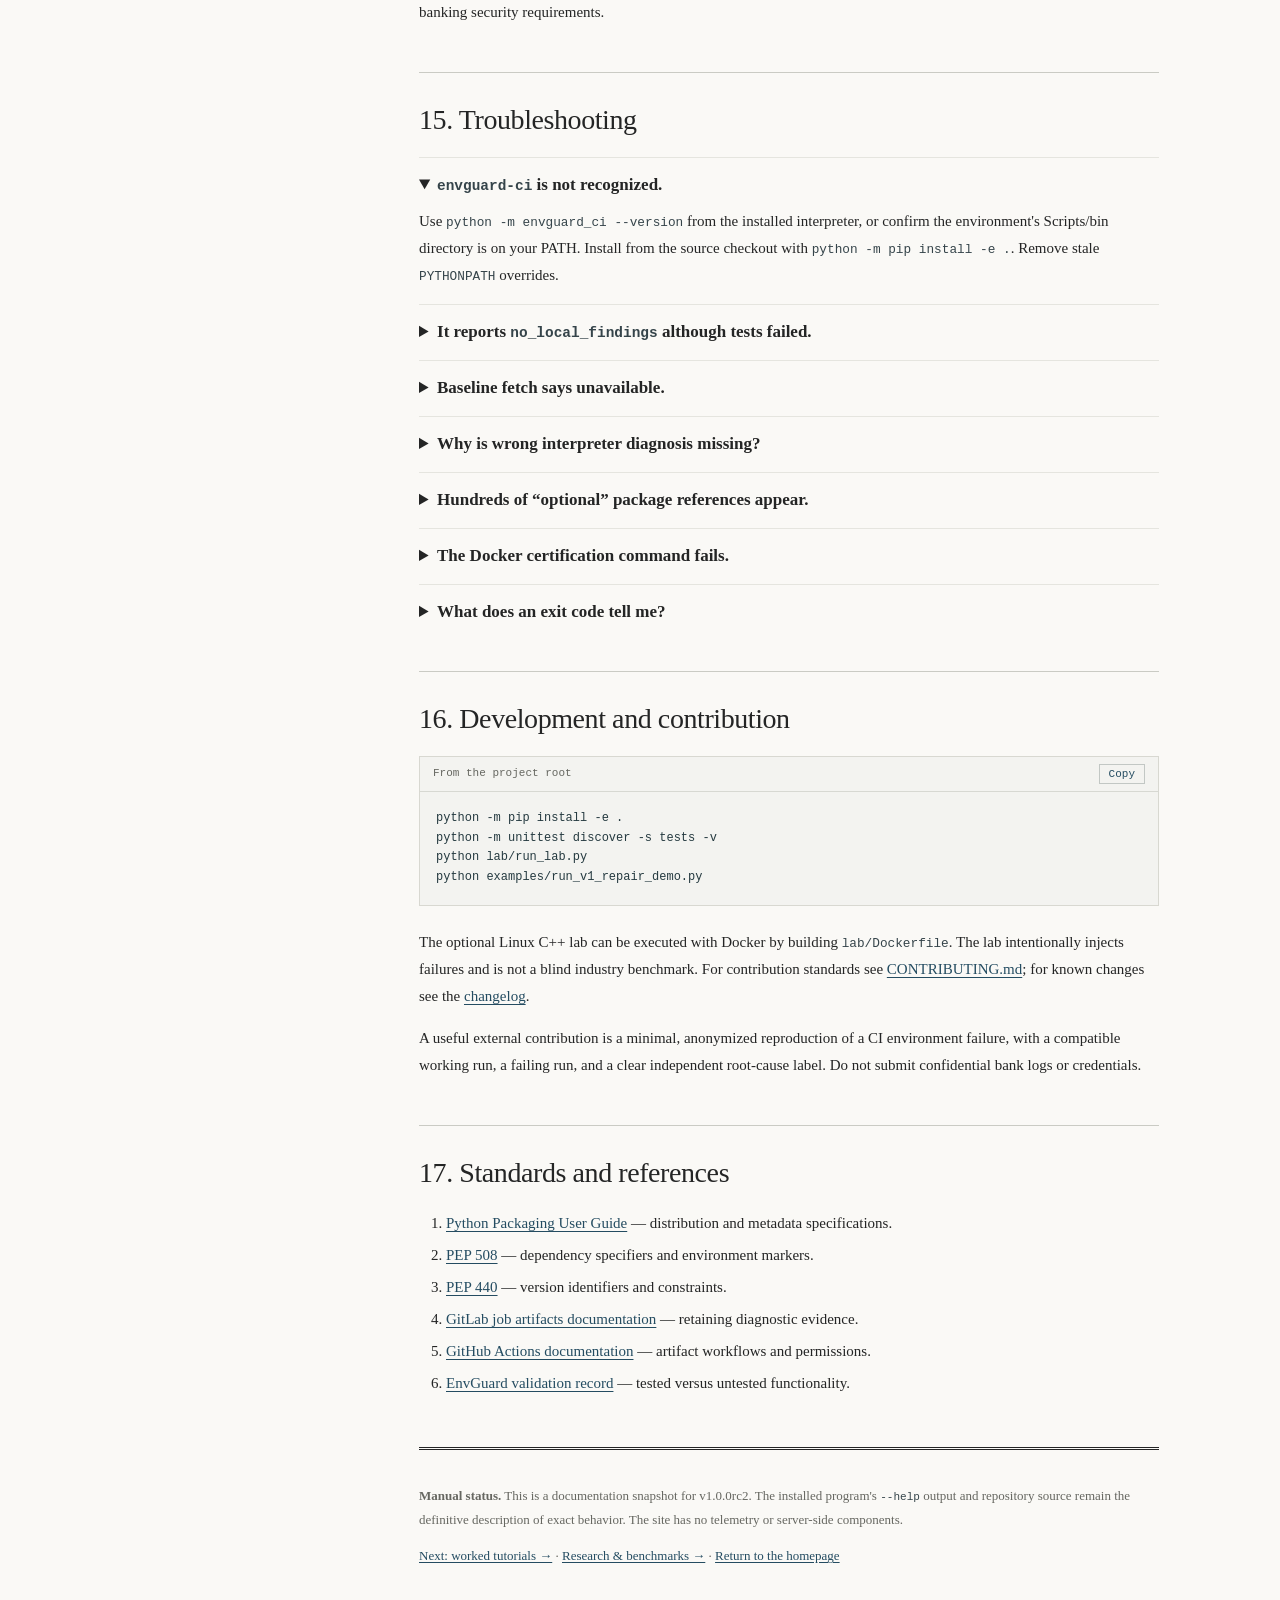
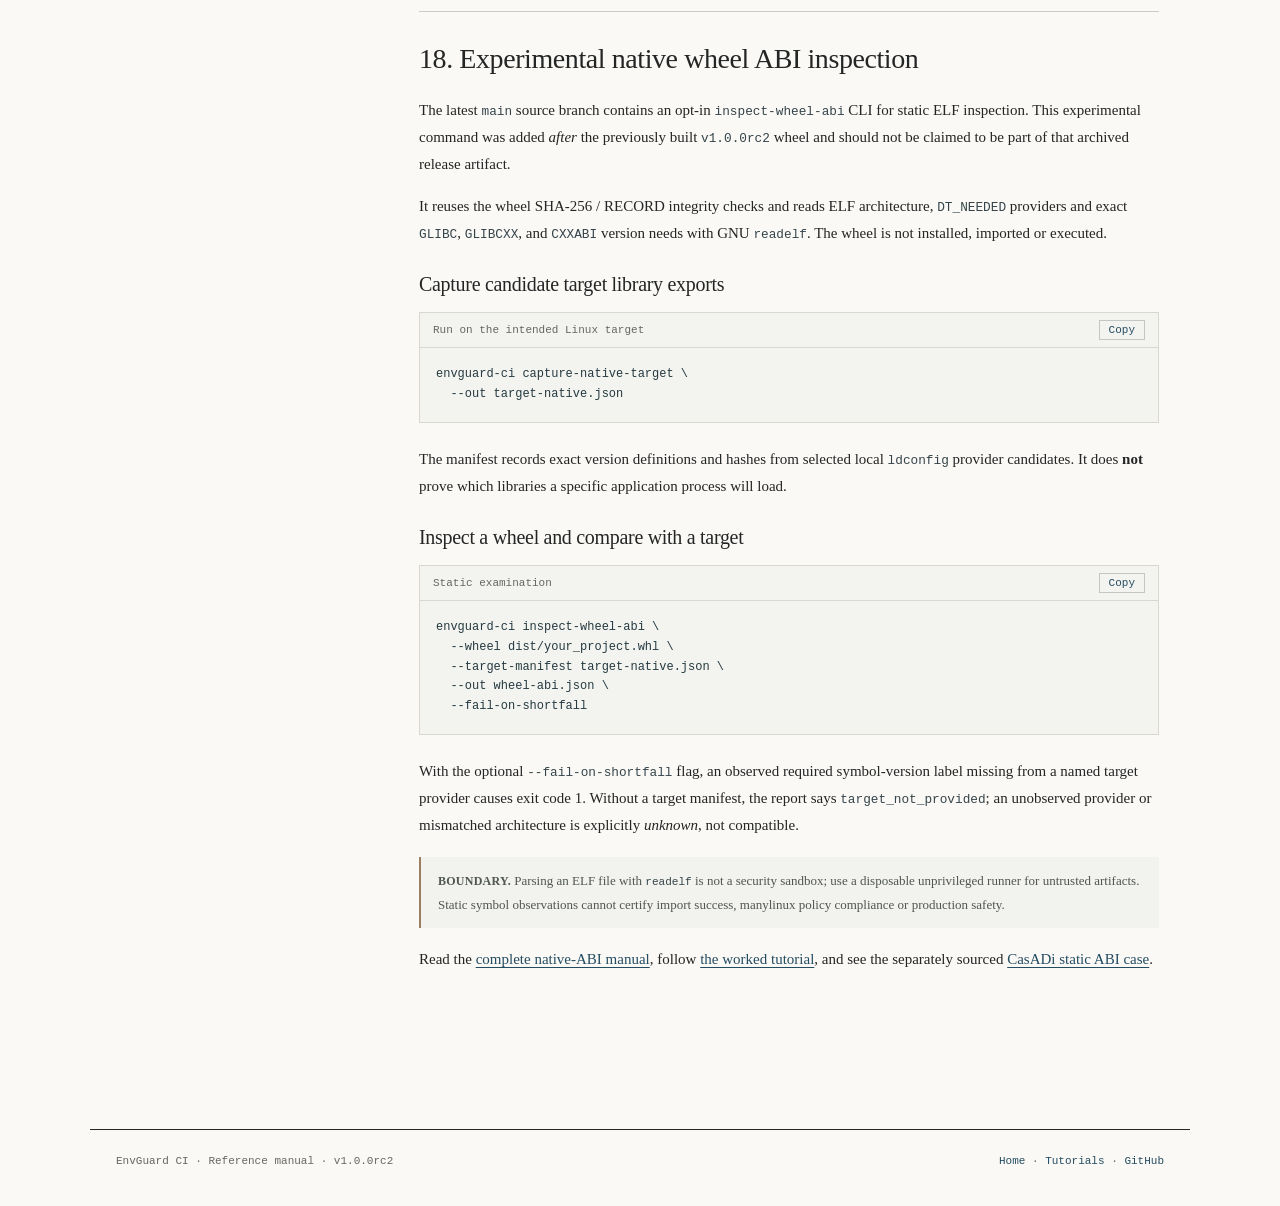
==== commit 839cf534: "docs+test: add native ABI manual, worked tutorial and public ARM64 wheel CLI integration" ====
--- a/website/docs/index.html
+++ b/website/docs/index.html
@@ -32,6 +32,7 @@
 <a href="#troubleshooting"><span class="toc-number">15.</span> Troubleshooting</a>
 <a href="#development"><span class="toc-number">16.</span> Contributing</a>
 <a href="#references"><span class="toc-number">17.</span> References</a>
+<a href="#native-abi"><span class="toc-number">18.</span> Native wheel ABI</a>
 </aside>
 <article class="doc-article">
 <div class="doc-meta">Technical reference · v1.0.0rc2 · November 2026</div>
@@ -291,6 +292,24 @@
 <div class="ref-footer"><p><strong>Manual status.</strong> This is a documentation snapshot for v1.0.0rc2. The installed program's <code>--help</code> output and repository source remain the definitive description of exact behavior. The site has no telemetry or server-side components.</p>
 <p><a href="../tutorials/">Next: worked tutorials →</a> · <a href="../research/">Research &amp; benchmarks →</a> · <a href="../">Return to the homepage</a></p></div>
 </section>
+<section id="native-abi">
+<h2>18. Experimental native wheel ABI inspection</h2>
+<p>The latest <code>main</code> source branch contains an opt-in <code>inspect-wheel-abi</code> CLI for static ELF inspection. This experimental command was added <em>after</em> the previously built <code>v1.0.0rc2</code> wheel and should not be claimed to be part of that archived release artifact.</p>
+<p>It reuses the wheel SHA-256 / RECORD integrity checks and reads ELF architecture, <code>DT_NEEDED</code> providers and exact <code>GLIBC</code>, <code>GLIBCXX</code>, and <code>CXXABI</code> version needs with GNU <code>readelf</code>. The wheel is not installed, imported or executed.</p>
+<h3>Capture candidate target library exports</h3>
+<div class="code-example"><div class="code-caption"><span>Run on the intended Linux target</span><button class="copy" type="button">Copy</button></div><pre><code>envguard-ci capture-native-target \
+  --out target-native.json</code></pre></div>
+<p>The manifest records exact version definitions and hashes from selected local <code>ldconfig</code> provider candidates. It does <strong>not</strong> prove which libraries a specific application process will load.</p>
+<h3>Inspect a wheel and compare with a target</h3>
+<div class="code-example"><div class="code-caption"><span>Static examination</span><button class="copy" type="button">Copy</button></div><pre><code>envguard-ci inspect-wheel-abi \
+  --wheel dist/your_project.whl \
+  --target-manifest target-native.json \
+  --out wheel-abi.json \
+  --fail-on-shortfall</code></pre></div>
+<p>With the optional <code>--fail-on-shortfall</code> flag, an observed required symbol-version label missing from a named target provider causes exit code 1. Without a target manifest, the report says <code>target_not_provided</code>; an unobserved provider or mismatched architecture is explicitly <em>unknown</em>, not compatible.</p>
+<div class="note warning"><p><strong>Boundary.</strong> Parsing an ELF file with <code>readelf</code> is not a security sandbox; use a disposable unprivileged runner for untrusted artifacts. Static symbol observations cannot certify import success, manylinux policy compliance or production safety.</p></div>
+<p>Read the <a href="https://github.com/zgcharaf/ENV-Guard/blob/main/docs/native-abi.md">complete native-ABI manual</a>, follow <a href="../tutorials/#tutorial-native">the worked tutorial</a>, and see the separately sourced <a href="../research/cases/abi-0001/">CasADi static ABI case</a>.</p>
+</section>
 </article></div>
 <footer class="site-footer"><span>EnvGuard CI · Reference manual · v1.0.0rc2</span><span><a href="../">Home</a> · <a href="../tutorials/">Tutorials</a> · <a href="https://github.com/zgcharaf/ENV-Guard">GitHub</a></span></footer>
 </body></html>
